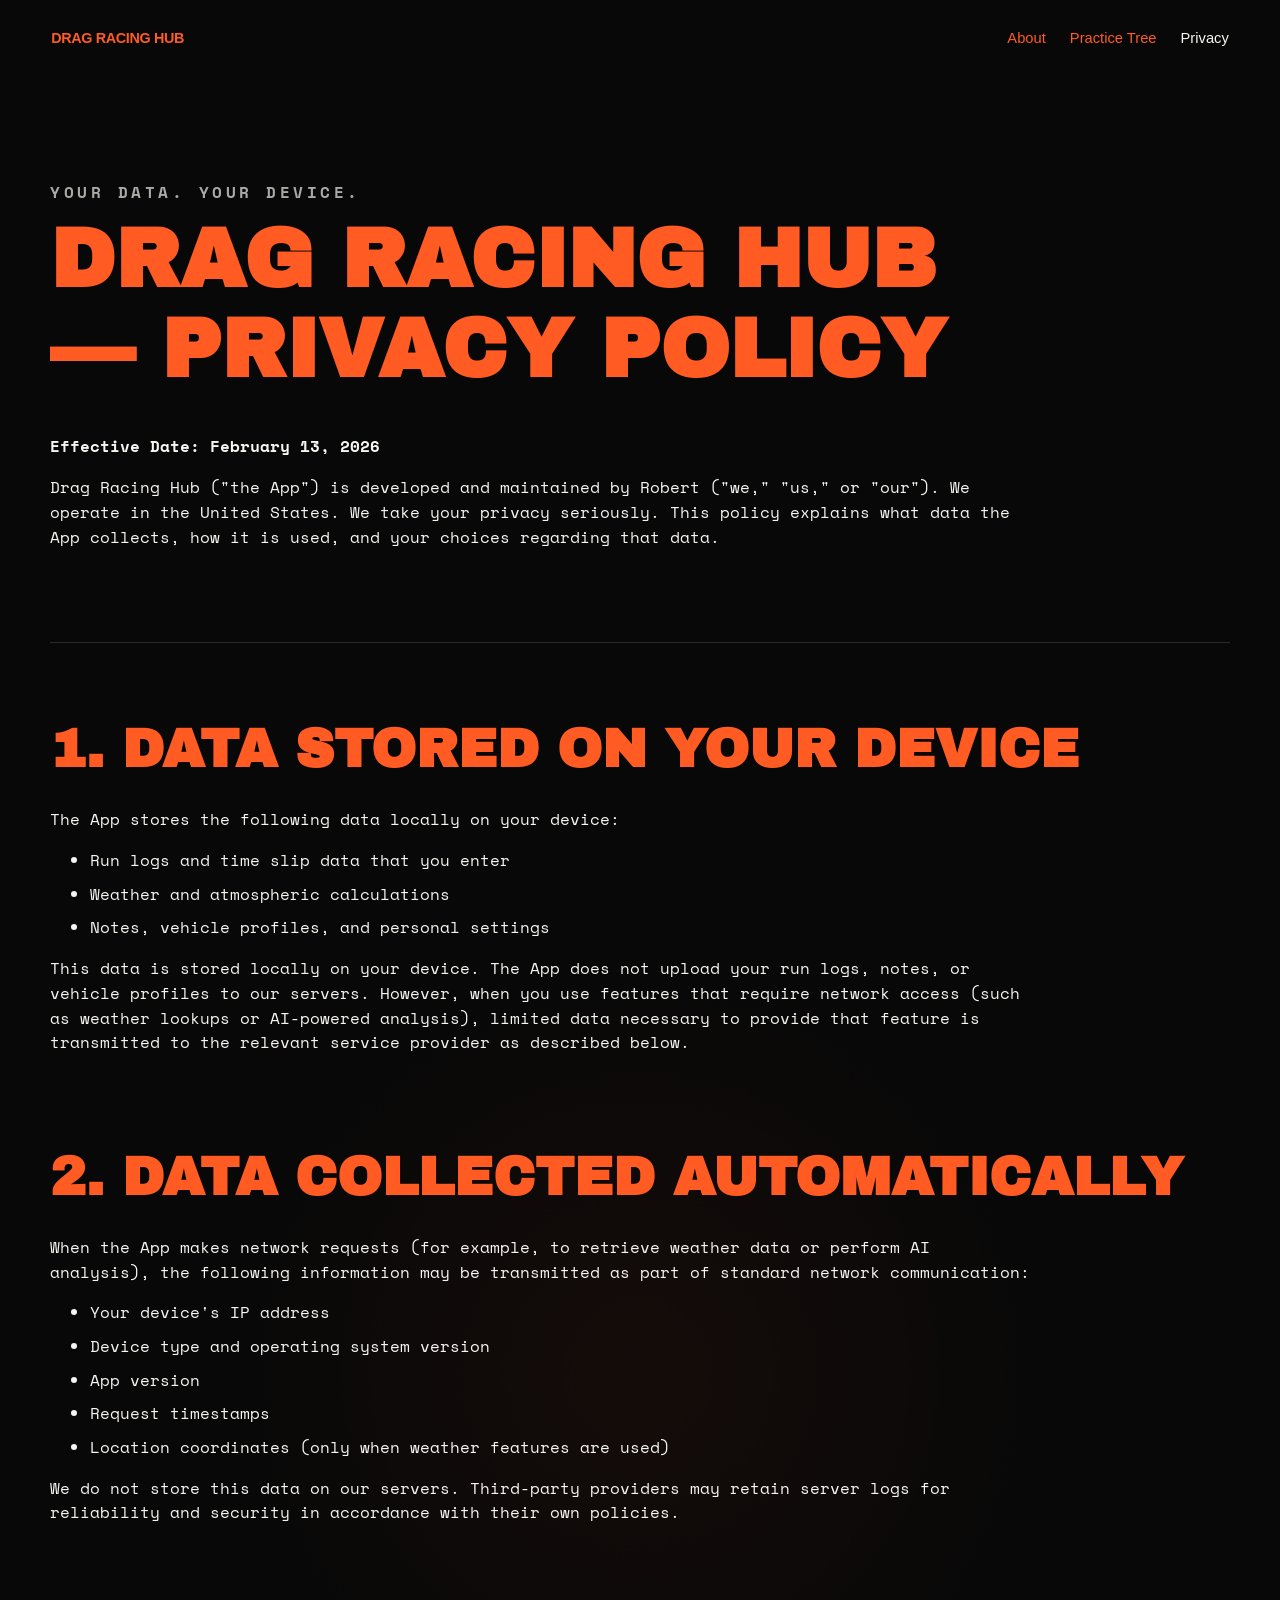
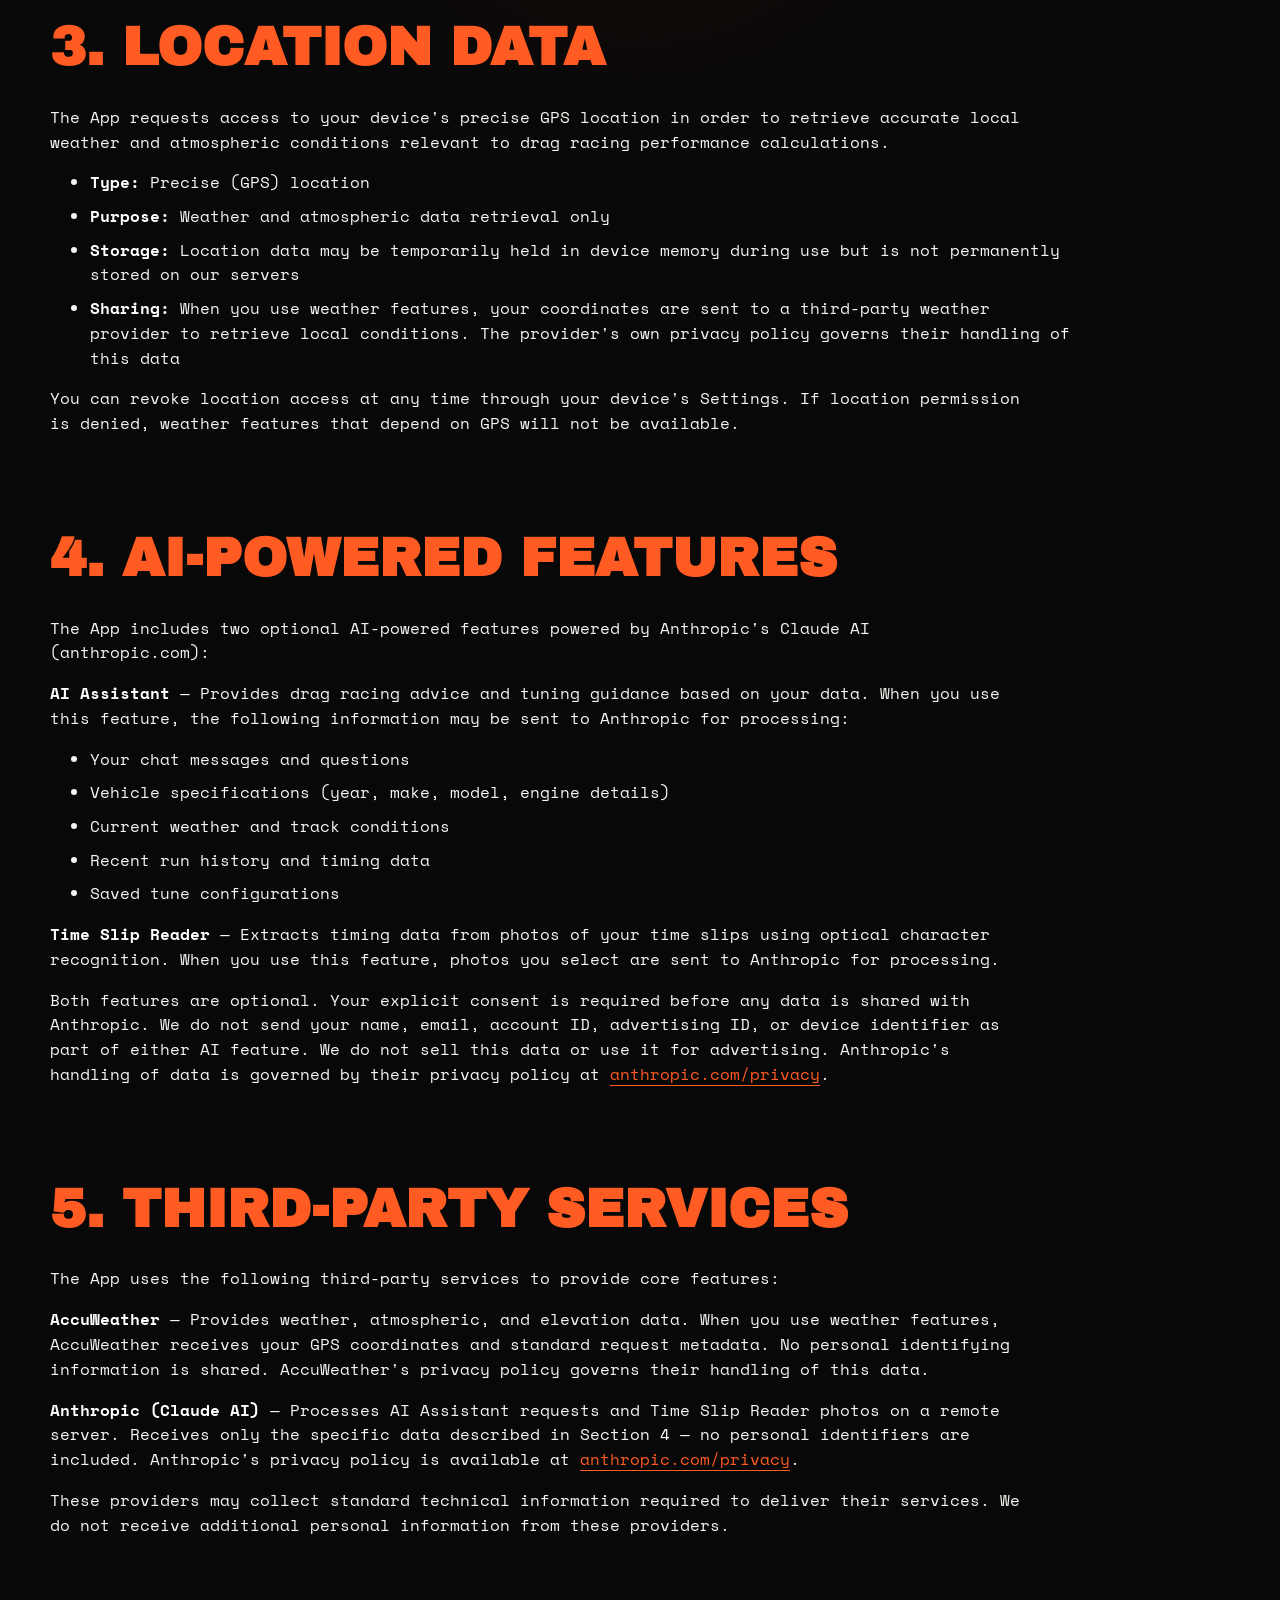
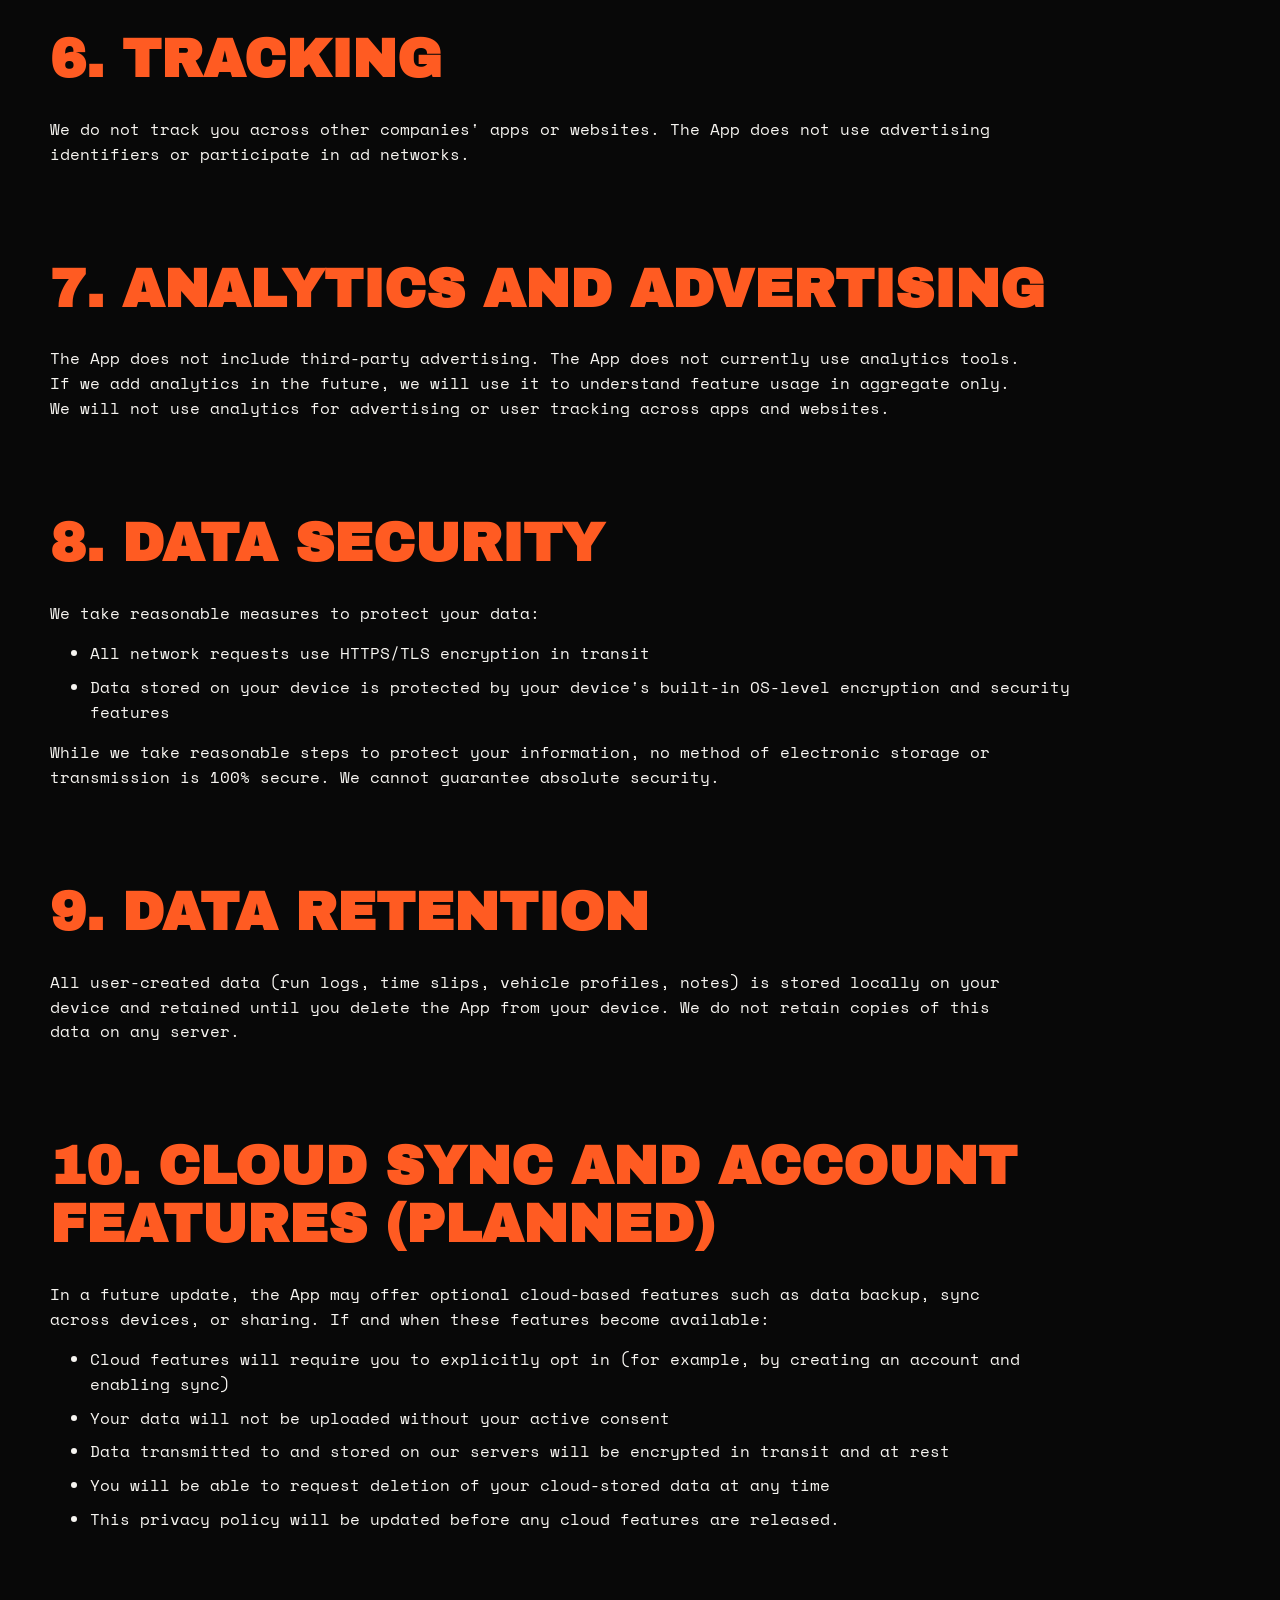
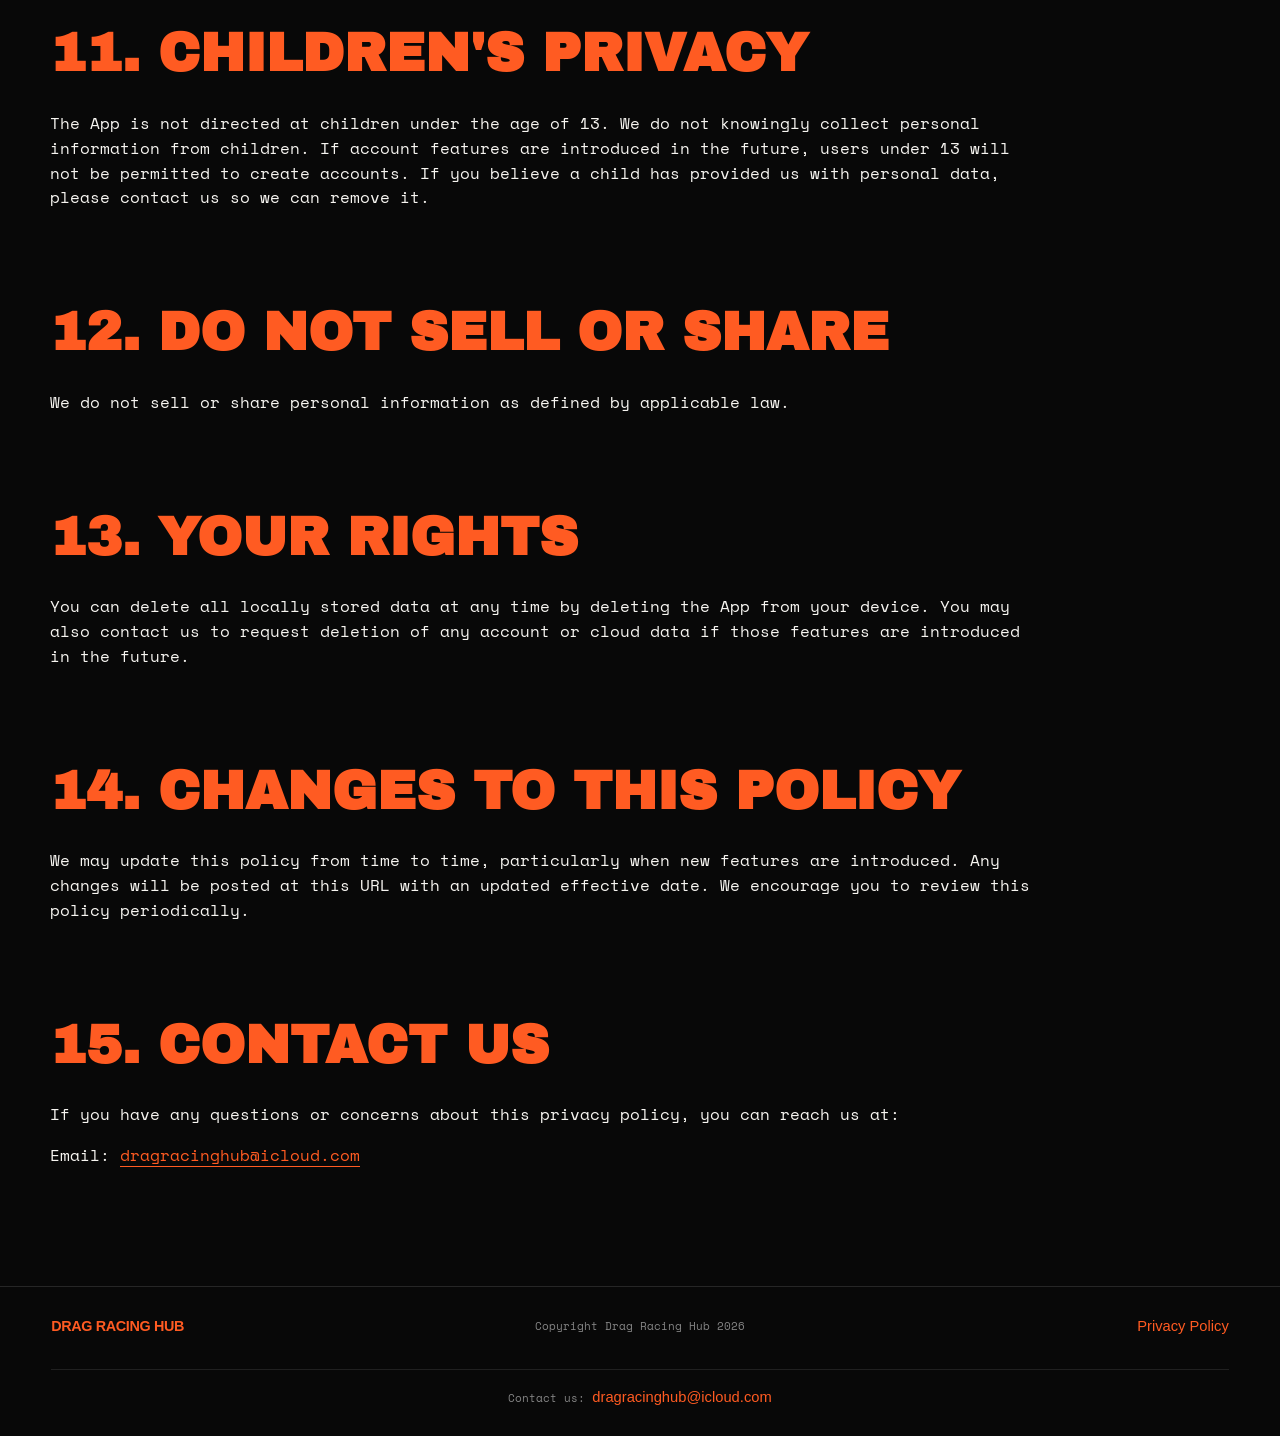
==== privacy.html @ b0435138 "Add interactive practice tree and footer contact Co-authored-by: Jr Period <robkatzenberger@users.no" ====
<!doctype html>
<html lang="en">
  <head>
    <meta charset="utf-8">
    <meta name="viewport" content="width=device-width, initial-scale=1">
    <meta name="description" content="Privacy Policy for the Drag Racing Hub app.">
    <title>Privacy Policy — Drag Racing Hub</title>
    <link rel="stylesheet" href="styles.css">
  </head>
  <body>
    <a class="skip-link" href="#main">Skip to content</a>

    <header class="site-header privacy-nav">
      <a class="wordmark" href="index.html" aria-label="Drag Racing Hub home">Drag Racing Hub</a>
      <nav aria-label="Primary navigation">
        <a href="index.html#about">About</a>
        <a href="tree.html">Practice Tree</a>
        <a href="privacy.html" aria-current="page">Privacy</a>
      </nav>
    </header>

    <main class="policy" id="main">
      <header class="policy-header">
        <p class="eyebrow">Your data. Your device.</p>
        <h1>Drag Racing Hub — Privacy Policy</h1>
        <p class="effective-date">Effective Date: February 13, 2026</p>
        <p>Drag Racing Hub ("the App") is developed and maintained by Robert ("we," "us," or "our"). We operate in the United States. We take your privacy seriously. This policy explains what data the App collects, how it is used, and your choices regarding that data.</p>
      </header>

      <section>
        <h2>1. Data stored on your device</h2>
        <p>The App stores the following data locally on your device:</p>
        <ul>
          <li>Run logs and time slip data that you enter</li>
          <li>Weather and atmospheric calculations</li>
          <li>Notes, vehicle profiles, and personal settings</li>
        </ul>
        <p>This data is stored locally on your device. The App does not upload your run logs, notes, or vehicle profiles to our servers. However, when you use features that require network access (such as weather lookups or AI-powered analysis), limited data necessary to provide that feature is transmitted to the relevant service provider as described below.</p>
      </section>

      <section>
        <h2>2. Data collected automatically</h2>
        <p>When the App makes network requests (for example, to retrieve weather data or perform AI analysis), the following information may be transmitted as part of standard network communication:</p>
        <ul>
          <li>Your device's IP address</li>
          <li>Device type and operating system version</li>
          <li>App version</li>
          <li>Request timestamps</li>
          <li>Location coordinates (only when weather features are used)</li>
        </ul>
        <p>We do not store this data on our servers. Third-party providers may retain server logs for reliability and security in accordance with their own policies.</p>
      </section>

      <section>
        <h2>3. Location data</h2>
        <p>The App requests access to your device's precise GPS location in order to retrieve accurate local weather and atmospheric conditions relevant to drag racing performance calculations.</p>
        <ul>
          <li><strong>Type:</strong> Precise (GPS) location</li>
          <li><strong>Purpose:</strong> Weather and atmospheric data retrieval only</li>
          <li><strong>Storage:</strong> Location data may be temporarily held in device memory during use but is not permanently stored on our servers</li>
          <li><strong>Sharing:</strong> When you use weather features, your coordinates are sent to a third-party weather provider to retrieve local conditions. The provider's own privacy policy governs their handling of this data</li>
        </ul>
        <p>You can revoke location access at any time through your device's Settings. If location permission is denied, weather features that depend on GPS will not be available.</p>
      </section>

      <section>
        <h2>4. AI-powered features</h2>
        <p>The App includes two optional AI-powered features powered by Anthropic's Claude AI (anthropic.com):</p>
        <p><strong>AI Assistant</strong> — Provides drag racing advice and tuning guidance based on your data. When you use this feature, the following information may be sent to Anthropic for processing:</p>
        <ul>
          <li>Your chat messages and questions</li>
          <li>Vehicle specifications (year, make, model, engine details)</li>
          <li>Current weather and track conditions</li>
          <li>Recent run history and timing data</li>
          <li>Saved tune configurations</li>
        </ul>
        <p><strong>Time Slip Reader</strong> — Extracts timing data from photos of your time slips using optical character recognition. When you use this feature, photos you select are sent to Anthropic for processing.</p>
        <p>Both features are optional. Your explicit consent is required before any data is shared with Anthropic. We do not send your name, email, account ID, advertising ID, or device identifier as part of either AI feature. We do not sell this data or use it for advertising. Anthropic's handling of data is governed by their privacy policy at <a href="https://www.anthropic.com/privacy" rel="noreferrer">anthropic.com/privacy</a>.</p>
      </section>

      <section>
        <h2>5. Third-party services</h2>
        <p>The App uses the following third-party services to provide core features:</p>
        <p><strong>AccuWeather</strong> — Provides weather, atmospheric, and elevation data. When you use weather features, AccuWeather receives your GPS coordinates and standard request metadata. No personal identifying information is shared. AccuWeather's privacy policy governs their handling of this data.</p>
        <p><strong>Anthropic (Claude AI)</strong> — Processes AI Assistant requests and Time Slip Reader photos on a remote server. Receives only the specific data described in Section 4 — no personal identifiers are included. Anthropic's privacy policy is available at <a href="https://www.anthropic.com/privacy" rel="noreferrer">anthropic.com/privacy</a>.</p>
        <p>These providers may collect standard technical information required to deliver their services. We do not receive additional personal information from these providers.</p>
      </section>

      <section>
        <h2>6. Tracking</h2>
        <p>We do not track you across other companies' apps or websites. The App does not use advertising identifiers or participate in ad networks.</p>
      </section>

      <section>
        <h2>7. Analytics and advertising</h2>
        <p>The App does not include third-party advertising. The App does not currently use analytics tools. If we add analytics in the future, we will use it to understand feature usage in aggregate only. We will not use analytics for advertising or user tracking across apps and websites.</p>
      </section>

      <section>
        <h2>8. Data security</h2>
        <p>We take reasonable measures to protect your data:</p>
        <ul>
          <li>All network requests use HTTPS/TLS encryption in transit</li>
          <li>Data stored on your device is protected by your device's built-in OS-level encryption and security features</li>
        </ul>
        <p>While we take reasonable steps to protect your information, no method of electronic storage or transmission is 100% secure. We cannot guarantee absolute security.</p>
      </section>

      <section>
        <h2>9. Data retention</h2>
        <p>All user-created data (run logs, time slips, vehicle profiles, notes) is stored locally on your device and retained until you delete the App from your device. We do not retain copies of this data on any server.</p>
      </section>

      <section>
        <h2>10. Cloud sync and account features (planned)</h2>
        <p>In a future update, the App may offer optional cloud-based features such as data backup, sync across devices, or sharing. If and when these features become available:</p>
        <ul>
          <li>Cloud features will require you to explicitly opt in (for example, by creating an account and enabling sync)</li>
          <li>Your data will not be uploaded without your active consent</li>
          <li>Data transmitted to and stored on our servers will be encrypted in transit and at rest</li>
          <li>You will be able to request deletion of your cloud-stored data at any time</li>
          <li>This privacy policy will be updated before any cloud features are released.</li>
        </ul>
      </section>

      <section>
        <h2>11. Children's privacy</h2>
        <p>The App is not directed at children under the age of 13. We do not knowingly collect personal information from children. If account features are introduced in the future, users under 13 will not be permitted to create accounts. If you believe a child has provided us with personal data, please contact us so we can remove it.</p>
      </section>

      <section>
        <h2>12. Do not sell or share</h2>
        <p>We do not sell or share personal information as defined by applicable law.</p>
      </section>

      <section>
        <h2>13. Your rights</h2>
        <p>You can delete all locally stored data at any time by deleting the App from your device. You may also contact us to request deletion of any account or cloud data if those features are introduced in the future.</p>
      </section>

      <section>
        <h2>14. Changes to this policy</h2>
        <p>We may update this policy from time to time, particularly when new features are introduced. Any changes will be posted at this URL with an updated effective date. We encourage you to review this policy periodically.</p>
      </section>

      <section>
        <h2>15. Contact us</h2>
        <p>If you have any questions or concerns about this privacy policy, you can reach us at:</p>
        <p>Email: <a href="mailto:dragracinghub@icloud.com">dragracinghub@icloud.com</a></p>
      </section>
    </main>

    <footer class="site-footer">
      <a class="wordmark" href="index.html">Drag Racing Hub</a>
      <p>Copyright Drag Racing Hub 2026</p>
      <a href="privacy.html" aria-current="page">Privacy Policy</a>
      <p class="footer-contact">Contact us: <a href="mailto:dragracinghub@icloud.com">dragracinghub@icloud.com</a></p>
    </footer>
  </body>
</html>
---- styles.css ----
@import url("https://fonts.googleapis.com/css2?family=Archivo+Black&family=Space+Mono:wght@400;700&display=swap");

:root {
  --black: #080808;
  --panel: #17181b;
  --panel-light: #25262b;
  --orange: #ff5b22;
  --orange-warm: #ff741c;
  --white: #f7f5f1;
  --muted: #aaa9a5;
  --green: #25d269;
  --amber: #ffbd00;
  --blue: #2e6dea;
  --max-width: 1180px;
}

* {
  box-sizing: border-box;
}

html {
  background: var(--black);
  scroll-behavior: smooth;
}

body {
  margin: 0;
  background:
    radial-gradient(circle at 50% 22%, rgba(255, 91, 34, 0.05), transparent 26rem),
    var(--black);
  color: var(--white);
  font-family: "Space Mono", "Courier New", monospace;
  line-height: 1.55;
}

a {
  color: inherit;
  text-underline-offset: 0.3em;
}

.skip-link {
  position: fixed;
  z-index: 20;
  top: 0.5rem;
  left: 0.5rem;
  padding: 0.7rem 1rem;
  background: var(--white);
  color: var(--black);
  transform: translateY(-150%);
}

.skip-link:focus {
  transform: none;
}

.sr-only {
  position: absolute;
  width: 1px;
  height: 1px;
  padding: 0;
  overflow: hidden;
  clip: rect(0, 0, 0, 0);
  white-space: nowrap;
  border: 0;
}

.site-header,
.site-footer {
  width: 100%;
  display: flex;
  align-items: center;
  justify-content: space-between;
  gap: 2rem;
  padding: 1.7rem clamp(1.4rem, 4vw, 4rem);
}

.site-header {
  position: absolute;
  z-index: 10;
  top: 0;
  left: 0;
}

.site-header nav {
  display: flex;
  flex-wrap: wrap;
  justify-content: flex-end;
  gap: 0.65rem 1.5rem;
}

.wordmark {
  color: var(--orange);
  font-family: Arial, Helvetica, sans-serif;
  font-size: 0.9rem;
  font-weight: 800;
  letter-spacing: -0.025em;
  text-decoration: none;
  text-transform: uppercase;
}

.site-header nav a,
.site-footer > a:not(.wordmark),
.footer-contact a {
  color: var(--orange);
  font-family: Arial, Helvetica, sans-serif;
  font-size: 0.92rem;
  text-decoration: none;
}

.site-header nav a[aria-current="page"] {
  color: var(--white);
}

.site-header nav a:hover,
.site-header nav a:focus-visible,
.site-footer a:hover,
.site-footer a:focus-visible {
  color: var(--white);
}

.hero {
  min-height: 100svh;
  display: grid;
  place-content: center;
  justify-items: center;
  padding: 7rem 1.25rem 5rem;
  overflow: hidden;
  text-align: center;
}

.hero-logo {
  width: min(88vw, 820px);
  height: auto;
  display: block;
  filter: drop-shadow(0 0 1.8rem rgba(255, 91, 34, 0.35));
}

.down-link {
  width: 2.6rem;
  height: 2.6rem;
  display: grid;
  place-items: center;
  margin-top: 2rem;
  border: 1px solid #424242;
  border-radius: 50%;
}

.down-link span {
  width: 0.65rem;
  height: 0.65rem;
  border-right: 2px solid var(--orange);
  border-bottom: 2px solid var(--orange);
  transform: translateY(-2px) rotate(45deg);
}

.social-section {
  padding: clamp(5rem, 9vw, 8rem) clamp(1.25rem, 4vw, 4rem);
  background: #0c0c0d;
  text-align: center;
}

.eyebrow {
  margin: 0 0 0.65rem;
  color: var(--muted);
  font-size: 0.7rem;
  font-weight: 700;
  letter-spacing: 0.22em;
  text-transform: uppercase;
}

.social-section h2,
.about-copy h2,
.policy h1,
.policy h2 {
  margin: 0;
  color: var(--orange);
  font-family: "Archivo Black", Arial, sans-serif;
  line-height: 1.08;
  text-transform: uppercase;
}

.social-section h2 {
  font-size: clamp(2.5rem, 6vw, 5.2rem);
}

.social-grid {
  width: min(100%, 880px);
  display: grid;
  grid-template-columns: repeat(2, minmax(0, 1fr));
  gap: clamp(2rem, 7vw, 7rem);
  margin: clamp(3.5rem, 7vw, 6.5rem) auto 0;
}

.social-card {
  min-width: 0;
}

.phone {
  width: min(100%, 340px);
  aspect-ratio: 506 / 1024;
  margin: 0 auto;
  padding: 0;
  overflow: hidden;
  border: 0.55rem solid #222328;
  border-radius: 1.6rem;
  background: #09090b;
  box-shadow: 0 1.8rem 4rem rgba(0, 0, 0, 0.45);
}

.phone img {
  width: 100%;
  height: 100%;
  display: block;
  object-fit: cover;
  object-position: top;
}

.social-button,
.outline-button {
  display: inline-flex;
  align-items: center;
  justify-content: center;
  margin-top: 2.4rem;
  border: 2px solid var(--orange);
  text-decoration: none;
}

.social-button {
  min-width: 10.5rem;
  gap: 0.65rem;
  padding: 0.75rem 1.5rem;
  border-radius: 999px;
  background: var(--orange);
  color: var(--white);
  font-size: 1rem;
}

.social-button span {
  padding: 0.15rem 0.35rem;
  border: 1px solid rgba(255, 255, 255, 0.65);
  border-radius: 0.2rem;
  font-size: 0.48rem;
  letter-spacing: 0.1em;
}

.social-button:hover,
.social-button:focus-visible {
  background: transparent;
}

.placeholder-note {
  margin: 2.25rem 0 0;
  color: #707070;
  font-size: 0.65rem;
}

.about-section {
  width: min(100%, 1320px);
  display: grid;
  grid-template-columns: minmax(300px, 0.9fr) minmax(350px, 1.1fr);
  align-items: stretch;
  margin: 0 auto;
  padding: clamp(5rem, 9vw, 9rem) clamp(1.25rem, 5vw, 5rem);
}

.tree-wrap {
  display: flex;
  flex-direction: column;
  align-items: center;
  justify-content: center;
  padding: 3rem 2rem;
  border: 1px solid #28292d;
  background: var(--panel);
}

.tree-label {
  margin-bottom: 1rem;
  color: #797a7e;
  font-size: 0.65rem;
  letter-spacing: 0.18em;
  text-transform: uppercase;
}

.tree {
  display: flex;
  flex-direction: column;
  gap: 0.7rem;
}

.bulb {
  width: clamp(3rem, 6vw, 4.25rem);
  aspect-ratio: 1;
  display: block;
  border-radius: 50%;
  box-shadow: inset 0 -0.35rem 0.6rem rgba(0, 0, 0, 0.22);
}

.bulb.amber {
  background: var(--amber);
}

.bulb.green {
  background: var(--green);
  box-shadow: 0 0 2rem rgba(37, 210, 105, 0.28), inset 0 -0.35rem 0.6rem rgba(0, 0, 0, 0.16);
}

.bulb.off {
  background: #292a2d;
}

.reaction-time {
  width: min(100%, 18rem);
  margin-top: 1.5rem;
  padding: 0.65rem 1rem;
  border-radius: 0.5rem;
  background: #113b27;
  color: #47e887;
  font-family: "Archivo Black", Arial, sans-serif;
  font-size: clamp(1.7rem, 4vw, 2.7rem);
  text-align: center;
}

.about-copy {
  display: flex;
  flex-direction: column;
  align-items: flex-start;
  justify-content: center;
  padding: clamp(2.5rem, 7vw, 6.5rem);
  background: #0d0d0e;
}

.about-copy h2 {
  max-width: 12ch;
  color: var(--white);
  font-size: clamp(2rem, 4vw, 4rem);
  text-transform: none;
}

.about-copy > p:not(.eyebrow) {
  max-width: 55ch;
  margin: 2rem 0 0;
  font-size: clamp(0.82rem, 1.25vw, 1rem);
}

.outline-button {
  padding: 0.8rem 1.4rem;
  color: var(--orange);
  font-family: Arial, Helvetica, sans-serif;
  font-weight: 700;
  text-transform: uppercase;
}

.outline-button:hover,
.outline-button:focus-visible {
  background: var(--orange);
  color: var(--black);
}

.site-footer {
  min-height: 9rem;
  display: grid;
  grid-template-columns: 1fr auto 1fr;
  border-top: 1px solid #262626;
  color: #858585;
  font-size: 0.7rem;
}

.site-footer > a:not(.wordmark) {
  justify-self: end;
}

.site-footer p {
  margin: 0;
}

.footer-contact {
  grid-column: 1 / -1;
  width: 100%;
  padding-top: 1rem;
  border-top: 1px solid #202020;
  text-align: center;
}

.privacy-nav {
  position: relative;
}

.policy {
  width: min(100% - 2.5rem, 1180px);
  margin: 0 auto;
  padding: clamp(4rem, 8vw, 7rem) 0;
}

.policy-header {
  padding-bottom: clamp(3rem, 6vw, 5rem);
  border-bottom: 1px solid #2c2c2c;
}

.policy h1 {
  max-width: 18ch;
  font-size: clamp(2.5rem, 6.5vw, 5.6rem);
}

.policy .effective-date {
  margin-top: 2.5rem;
  color: var(--white);
  font-weight: 700;
}

.policy section {
  max-width: 74rem;
  padding: clamp(3rem, 6vw, 5.5rem) 0 0;
}

.policy h2 {
  margin-bottom: 1.8rem;
  font-size: clamp(1.8rem, 4.2vw, 3.65rem);
}

.policy p,
.policy li {
  max-width: 98ch;
  font-size: clamp(0.82rem, 1.4vw, 1rem);
}

.policy li + li {
  margin-top: 0.55rem;
}

.policy strong {
  color: white;
}

.policy a {
  color: var(--orange);
}

.practice-nav {
  position: relative;
}

.practice-page {
  width: min(100% - 2.5rem, var(--max-width));
  margin: 0 auto;
  padding: clamp(3rem, 7vw, 6rem) 0 clamp(5rem, 9vw, 8rem);
}

.practice-header {
  max-width: 58rem;
  margin-bottom: clamp(2.5rem, 6vw, 5rem);
}

.practice-header h1 {
  margin: 0;
  color: var(--orange);
  font-family: "Archivo Black", Arial, sans-serif;
  font-size: clamp(3rem, 8vw, 7rem);
  line-height: 0.95;
  text-transform: uppercase;
}

.practice-header > p:last-child {
  max-width: 62ch;
  margin: 1.6rem 0 0;
  color: var(--muted);
}

.practice-console {
  display: grid;
  grid-template-columns: minmax(17rem, 0.8fr) minmax(20rem, 1.2fr);
  border: 1px solid #292a2d;
  background: var(--panel);
  box-shadow: 0 2rem 6rem rgba(0, 0, 0, 0.35);
}

.practice-controls {
  display: flex;
  flex-direction: column;
  padding: clamp(2rem, 5vw, 4.5rem);
  background: #0d0d0e;
}

.practice-controls fieldset {
  display: grid;
  gap: 0.75rem;
  margin: 0;
  padding: 0;
  border: 0;
}

.practice-controls legend {
  margin-bottom: 0.8rem;
  color: var(--muted);
  font-size: 0.68rem;
  font-weight: 700;
  letter-spacing: 0.2em;
  text-transform: uppercase;
}

.practice-controls label {
  display: grid;
  grid-template-columns: auto 1fr;
  gap: 0 0.75rem;
  align-items: center;
  padding: 1rem;
  border: 1px solid #34353a;
  cursor: pointer;
}

.practice-controls label:has(input:checked) {
  border-color: var(--orange);
  background: rgba(255, 91, 34, 0.08);
}

.practice-controls input {
  grid-row: 1 / 3;
  width: 1.1rem;
  height: 1.1rem;
  accent-color: var(--orange);
}

.practice-controls label span {
  color: var(--white);
  font-family: Arial, Helvetica, sans-serif;
  font-weight: 800;
  text-transform: uppercase;
}

.practice-controls label small {
  color: var(--muted);
  font-size: 0.68rem;
}

.practice-instructions {
  margin: clamp(2.5rem, 5vw, 4rem) 0;
}

.practice-instructions h2 {
  margin: 0;
  font-family: "Archivo Black", Arial, sans-serif;
  font-size: clamp(1.6rem, 3vw, 2.5rem);
  line-height: 1.05;
  text-transform: uppercase;
}

.practice-instructions p {
  margin: 1rem 0 0;
  color: var(--muted);
  font-size: 0.8rem;
}

.practice-actions {
  display: grid;
  grid-template-columns: 1fr 1fr;
  gap: 0.75rem;
  margin-top: auto;
}

.tree-button,
.tree-reset {
  min-height: 3.4rem;
  border: 2px solid var(--orange);
  border-radius: 0;
  font-family: Arial, Helvetica, sans-serif;
  font-weight: 800;
  letter-spacing: 0.04em;
  text-transform: uppercase;
  cursor: pointer;
}

.tree-button-primary {
  background: var(--orange);
  color: var(--black);
}

.tree-button-launch {
  background: transparent;
  color: var(--orange);
}

.tree-reset {
  grid-column: 1 / -1;
  min-height: 2.5rem;
  border: 0;
  background: transparent;
  color: var(--muted);
  font-size: 0.7rem;
  text-decoration: underline;
  text-underline-offset: 0.3em;
}

.tree-button:hover:not(:disabled),
.tree-button:focus-visible,
.tree-reset:hover,
.tree-reset:focus-visible {
  background: var(--white);
  color: var(--black);
}

.tree-button:disabled {
  border-color: #424348;
  color: #66676c;
  cursor: not-allowed;
}

.practice-tree-panel {
  display: flex;
  flex-direction: column;
  align-items: center;
  justify-content: center;
  min-height: 46rem;
  padding: clamp(2rem, 5vw, 4rem);
  background:
    radial-gradient(circle at center, rgba(255, 91, 34, 0.06), transparent 18rem),
    var(--panel);
}

.practice-tree {
  position: relative;
  display: grid;
  gap: 0.55rem;
  padding: 1rem;
}

.practice-tree::after {
  position: absolute;
  z-index: 0;
  top: 0;
  bottom: -1.5rem;
  left: 50%;
  width: 0.45rem;
  background: #4b4c50;
  content: "";
  transform: translateX(-50%);
}

.tree-crossbar {
  position: relative;
  z-index: 1;
  display: flex;
  gap: 2.3rem;
  padding: 0.18rem 0.65rem;
  background: #3b3c40;
  box-shadow: 0 0.2rem 0 #202124;
}

.tree-lamp {
  width: clamp(2.8rem, 6vw, 4.2rem);
  aspect-ratio: 1;
  display: block;
  border: 0.28rem solid #111214;
  border-radius: 50%;
  background: #242529;
  box-shadow: inset 0 0.25rem 0.65rem rgba(0, 0, 0, 0.9);
}

.tree-lamp.small-lamp {
  width: clamp(1.7rem, 4vw, 2.45rem);
  margin-inline: 0.87rem;
}

.tree-lamp.staged {
  background: #f5f0df;
  box-shadow: 0 0 1.2rem rgba(247, 242, 221, 0.55);
}

.amber-lamp.is-on {
  background: var(--amber);
  box-shadow: 0 0 1.6rem rgba(255, 189, 0, 0.7);
}

.green-lamp.is-on {
  background: var(--green);
  box-shadow: 0 0 2rem rgba(37, 210, 105, 0.75);
}

.red-lamp.is-on {
  background: #f23a35;
  box-shadow: 0 0 2rem rgba(242, 58, 53, 0.75);
}

.tree-readout {
  width: min(100%, 22rem);
  margin-top: 3rem;
  padding: 0.75rem 1rem 1rem;
  border: 1px solid #245a3b;
  background: #0b2c1c;
  color: #4dea8a;
  text-align: center;
}

.tree-readout span {
  display: block;
  font-size: 0.58rem;
  font-weight: 700;
  letter-spacing: 0.18em;
  text-transform: uppercase;
}

.tree-readout output {
  display: block;
  font-family: "Archivo Black", Arial, sans-serif;
  font-size: clamp(2.3rem, 6vw, 4rem);
  line-height: 1.1;
}

.tree-readout output.red-light {
  color: #ff625d;
}

.tree-status {
  min-height: 2.5em;
  margin: 1rem 0 0;
  color: var(--muted);
  font-size: 0.72rem;
  text-align: center;
}

@media (max-width: 760px) {
  .site-header {
    padding-block: 1.25rem;
  }

  .hero {
    min-height: 90svh;
  }

  .hero-logo {
    width: min(95vw, 650px);
  }

  .social-grid,
  .about-section,
  .practice-console {
    grid-template-columns: 1fr;
  }

  .social-grid {
    max-width: 35rem;
    gap: 4rem;
  }

  .about-section {
    padding-inline: 1.25rem;
  }

  .tree-wrap {
    min-height: 36rem;
  }

  .about-copy {
    padding: 3.5rem 1.5rem;
  }

  .site-footer {
    grid-template-columns: 1fr;
    gap: 0.65rem;
    text-align: center;
  }

  .site-footer > a:not(.wordmark) {
    justify-self: center;
  }

  .footer-contact {
    grid-column: auto;
  }

  .practice-tree-panel {
    min-height: 42rem;
  }
}

@media (max-width: 420px) {
  .site-header {
    position: relative;
    flex-direction: column;
    align-items: flex-start;
    gap: 0.8rem;
  }

  .site-header nav {
    justify-content: flex-start;
  }

  .hero {
    margin-top: -7.5rem;
    padding-top: 12rem;
  }

  .phone {
    border-width: 0.35rem;
    border-radius: 0.85rem;
  }

  .policy {
    width: min(100% - 2rem, 1180px);
  }

  .policy ul {
    padding-left: 1.4rem;
  }
}

@media (prefers-reduced-motion: reduce) {
  html {
    scroll-behavior: auto;
  }
}
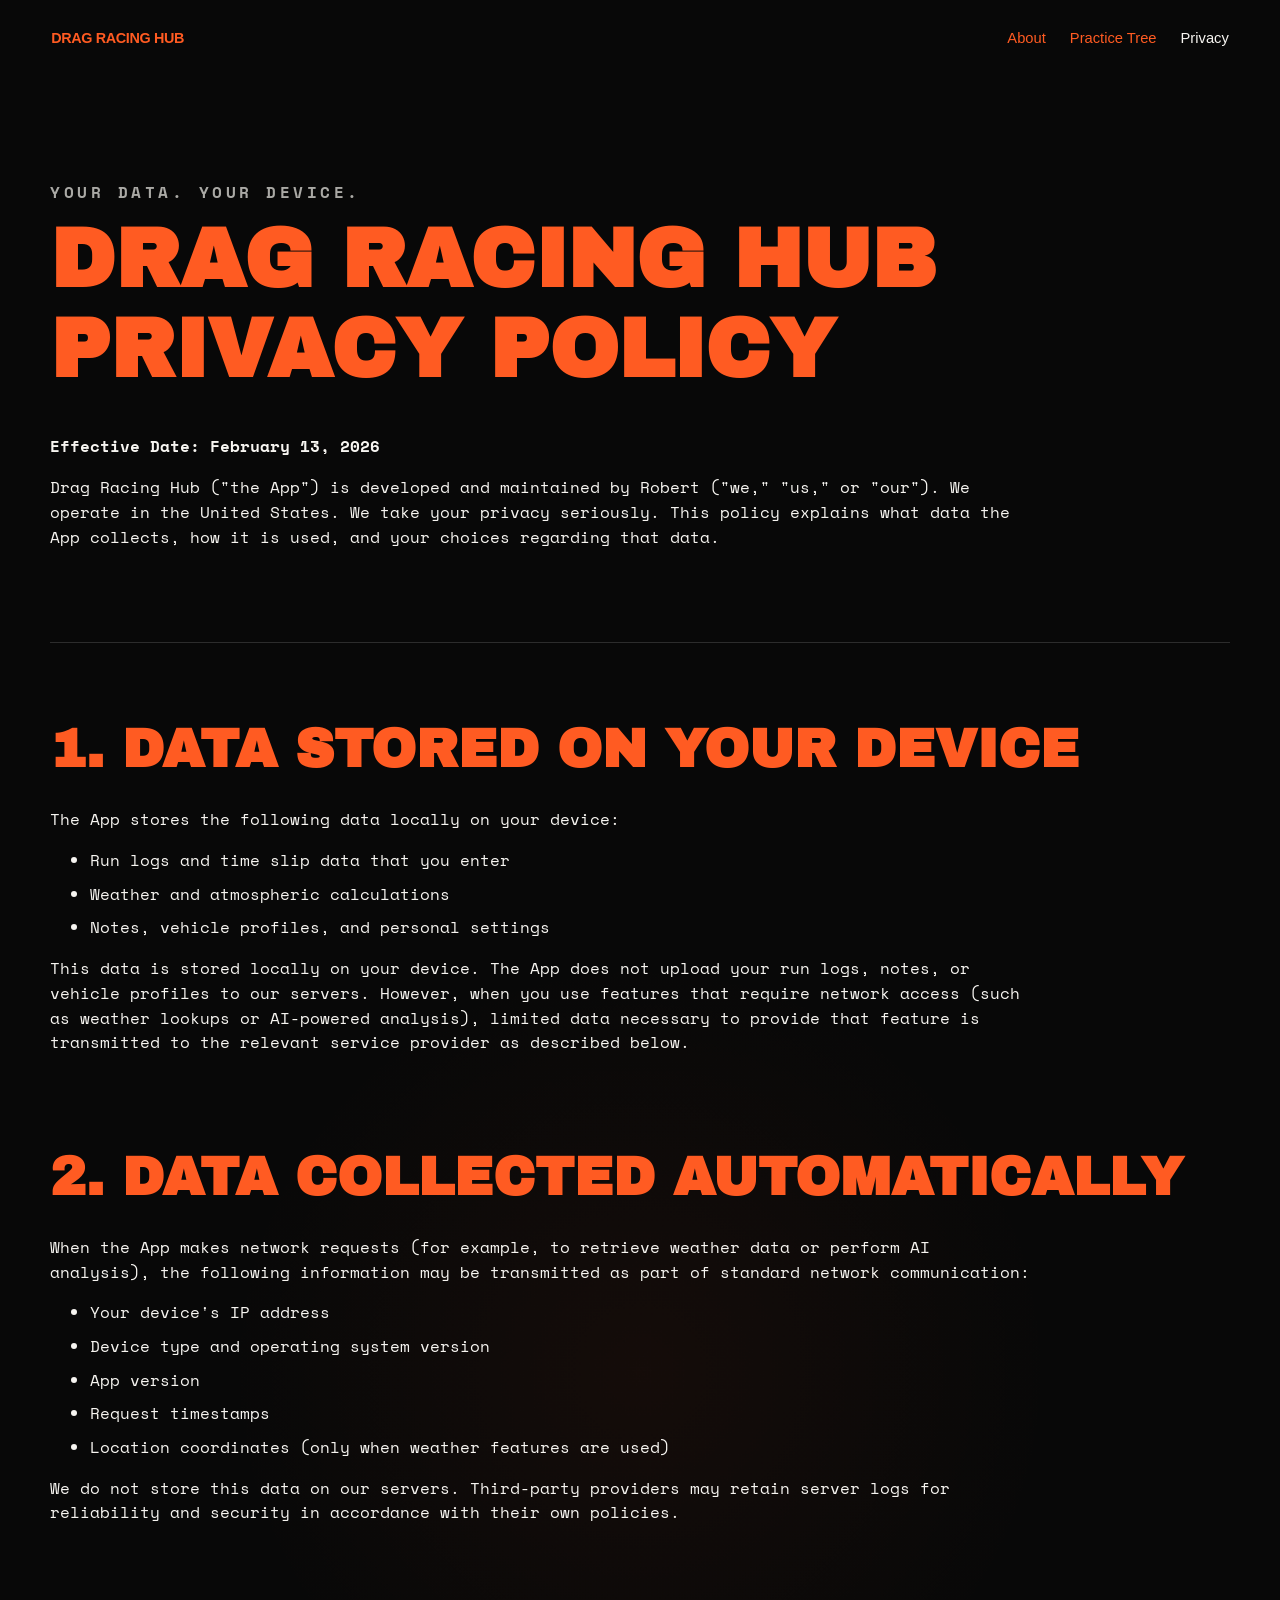
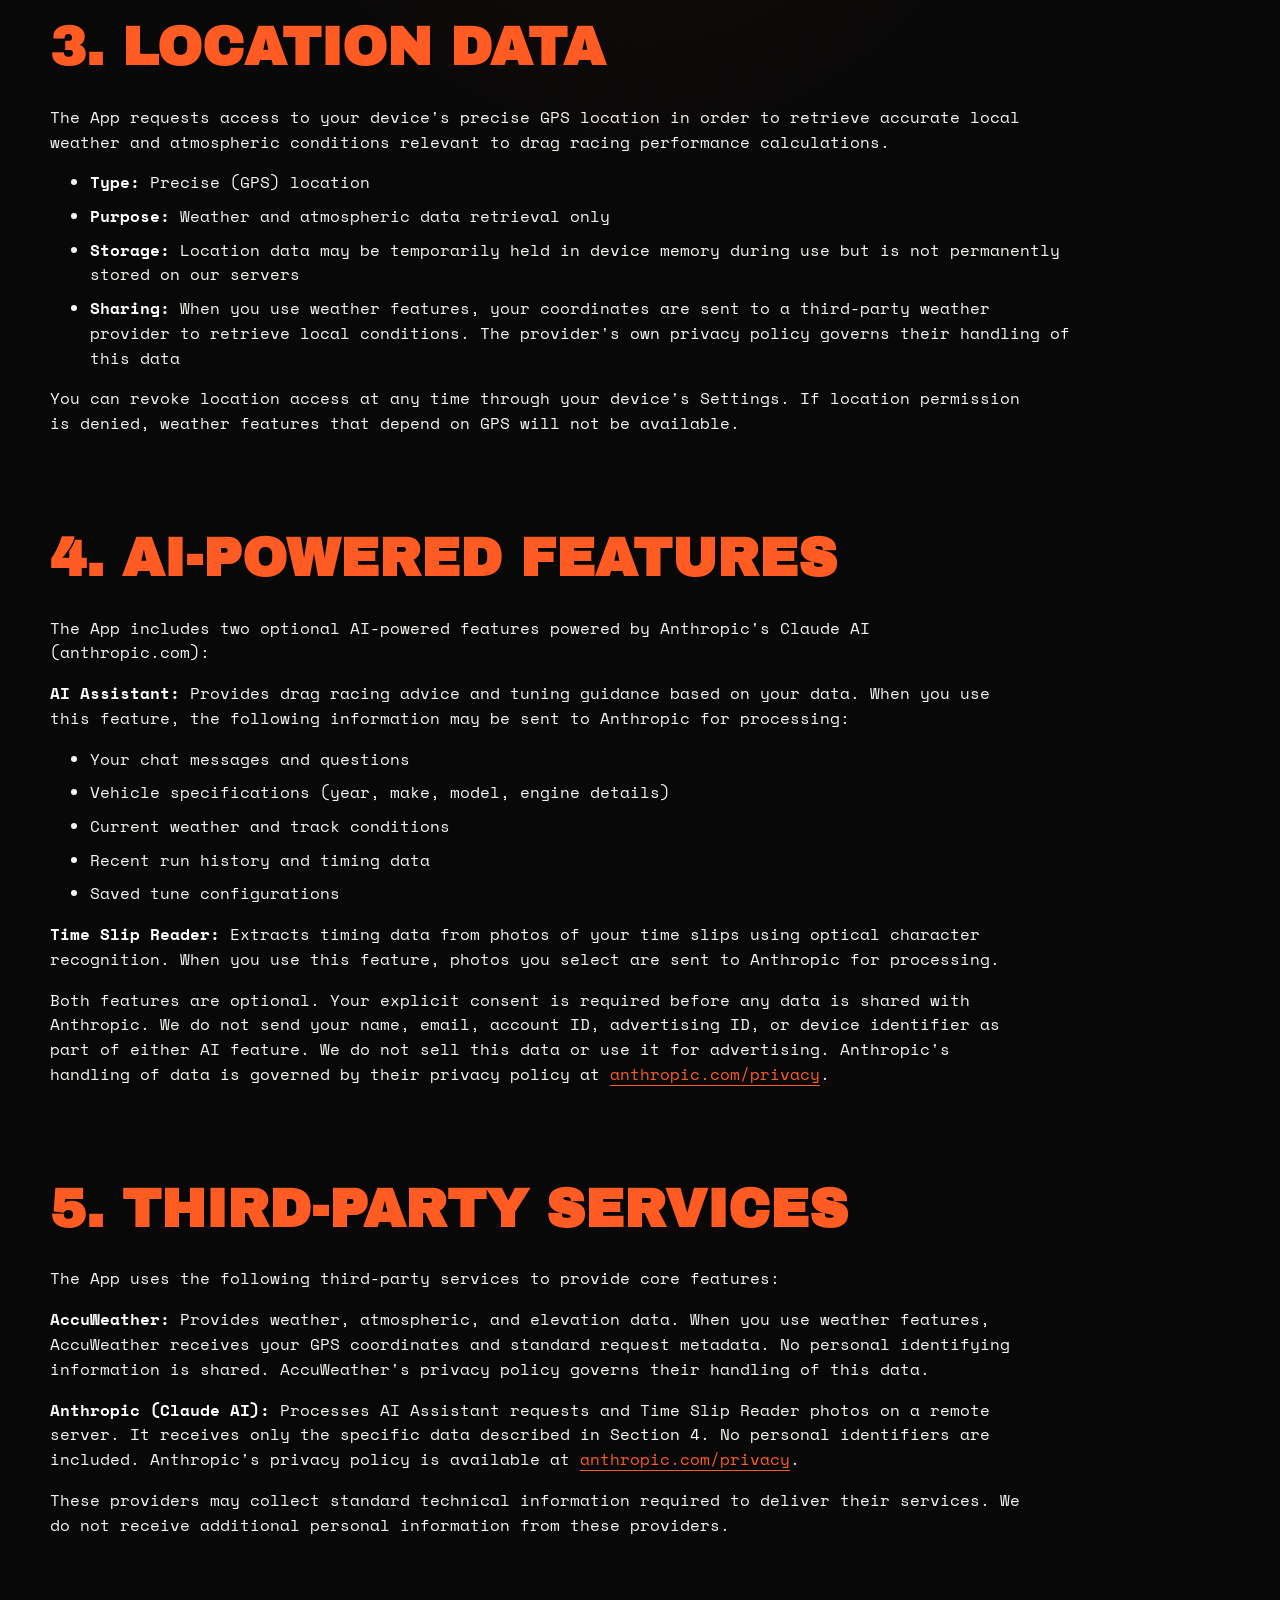
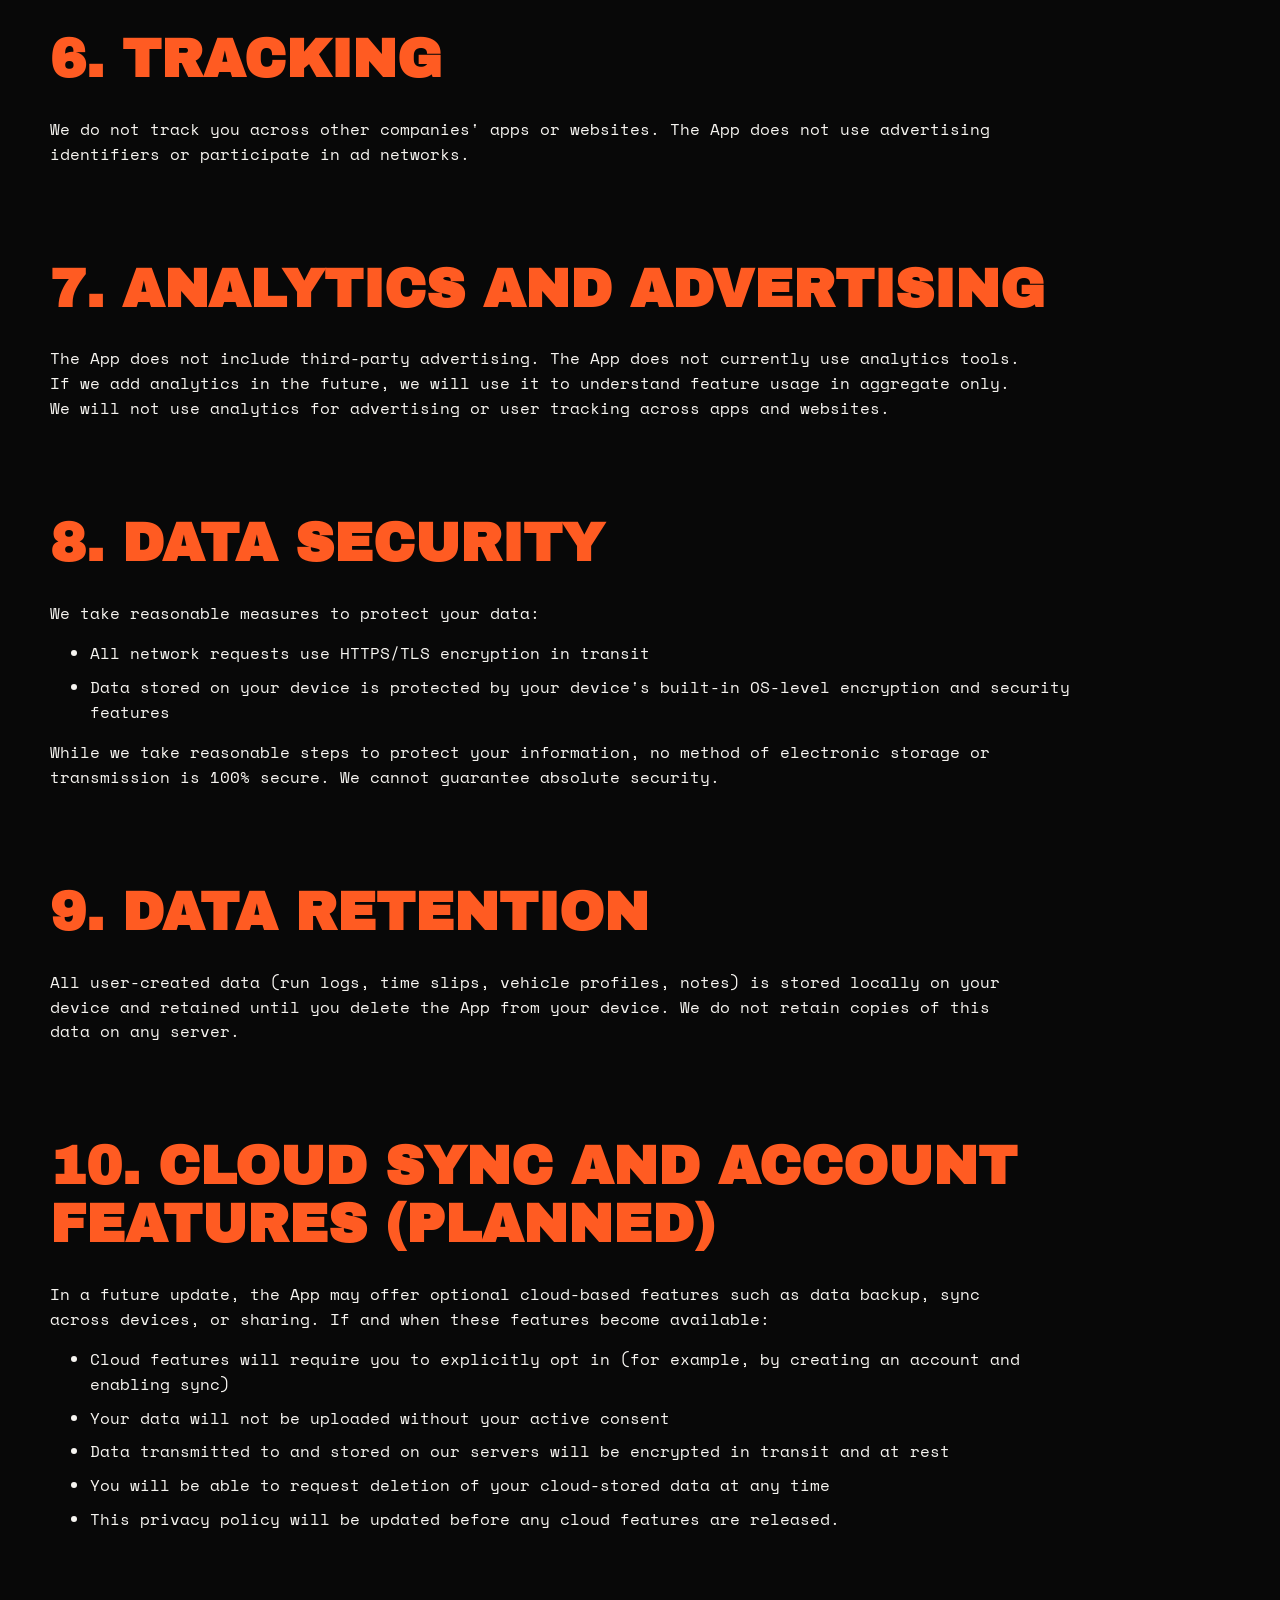
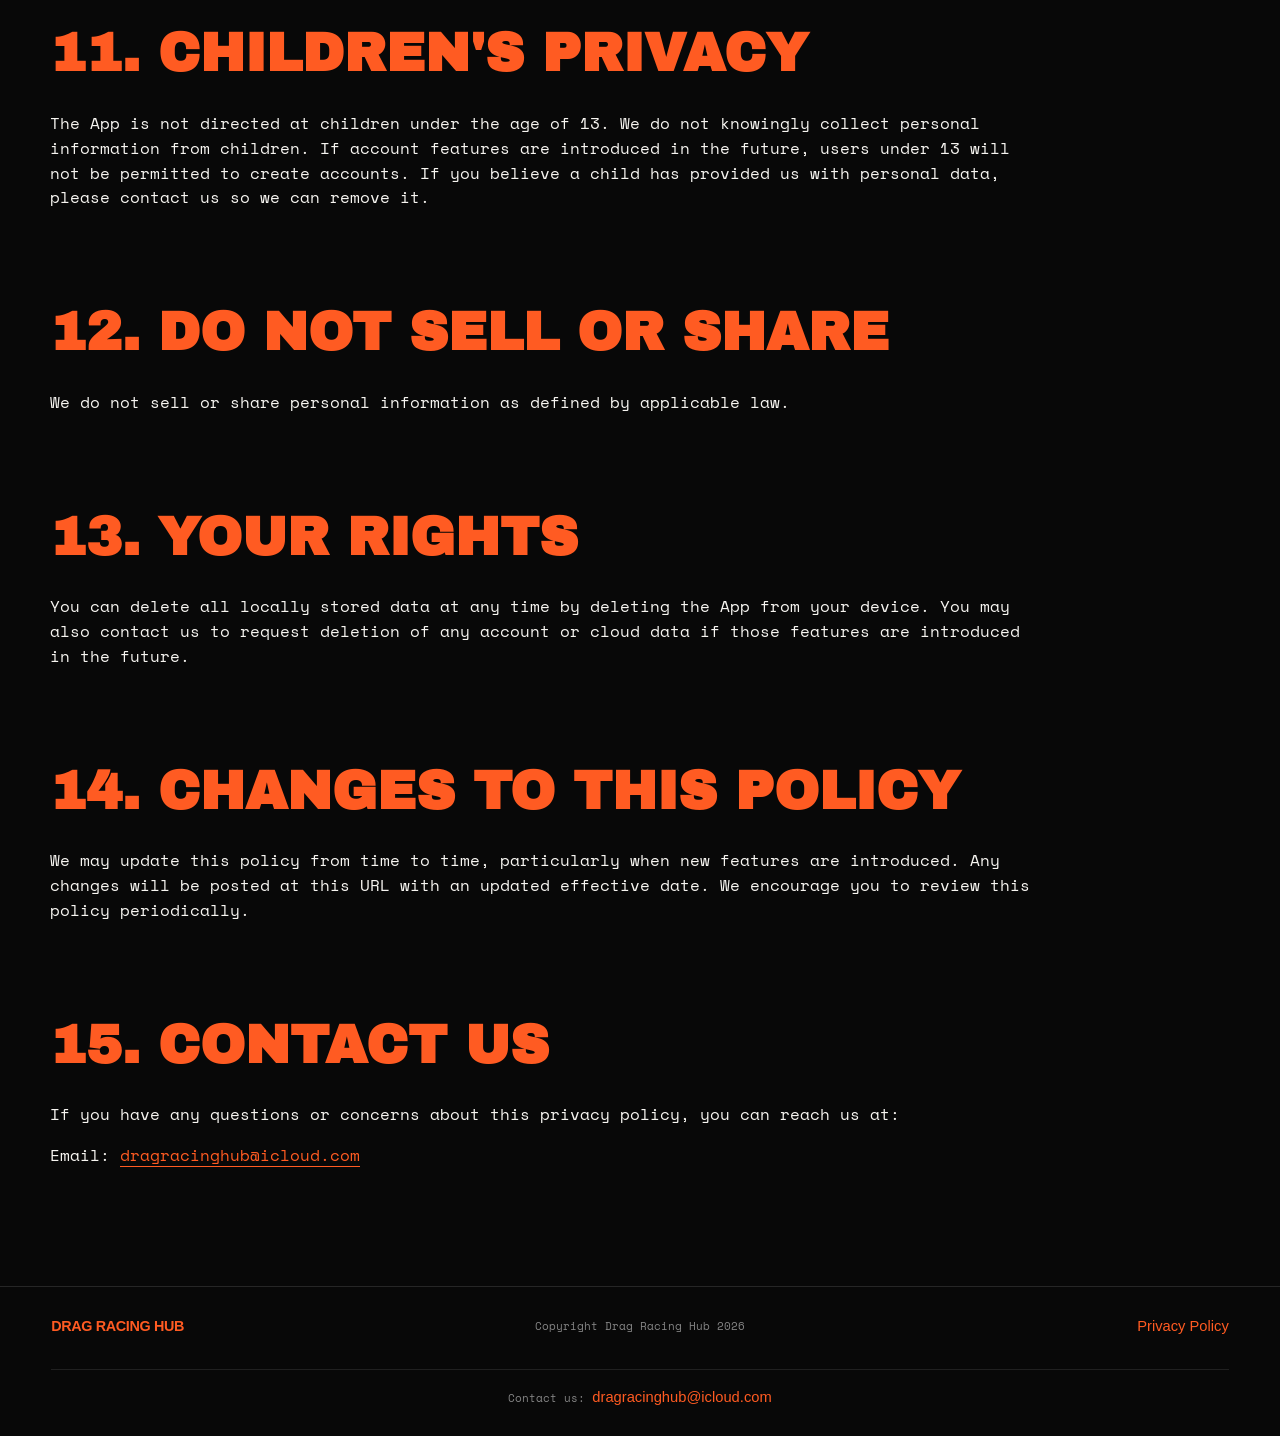
==== commit a6414663: "Remove em dashes from site copy Co-authored-by: Jr Period <robkatzenberger@users.noreply.github.com>" ====
--- a/privacy.html
+++ b/privacy.html
@@ -4,7 +4,7 @@
     <meta charset="utf-8">
     <meta name="viewport" content="width=device-width, initial-scale=1">
     <meta name="description" content="Privacy Policy for the Drag Racing Hub app.">
-    <title>Privacy Policy — Drag Racing Hub</title>
+    <title>Privacy Policy | Drag Racing Hub</title>
     <link rel="stylesheet" href="styles.css">
   </head>
   <body>
@@ -22,7 +22,7 @@
     <main class="policy" id="main">
       <header class="policy-header">
         <p class="eyebrow">Your data. Your device.</p>
-        <h1>Drag Racing Hub — Privacy Policy</h1>
+        <h1>Drag Racing Hub Privacy Policy</h1>
         <p class="effective-date">Effective Date: February 13, 2026</p>
         <p>Drag Racing Hub ("the App") is developed and maintained by Robert ("we," "us," or "our"). We operate in the United States. We take your privacy seriously. This policy explains what data the App collects, how it is used, and your choices regarding that data.</p>
       </header>
@@ -66,7 +66,7 @@
       <section>
         <h2>4. AI-powered features</h2>
         <p>The App includes two optional AI-powered features powered by Anthropic's Claude AI (anthropic.com):</p>
-        <p><strong>AI Assistant</strong> — Provides drag racing advice and tuning guidance based on your data. When you use this feature, the following information may be sent to Anthropic for processing:</p>
+        <p><strong>AI Assistant:</strong> Provides drag racing advice and tuning guidance based on your data. When you use this feature, the following information may be sent to Anthropic for processing:</p>
         <ul>
           <li>Your chat messages and questions</li>
           <li>Vehicle specifications (year, make, model, engine details)</li>
@@ -74,15 +74,15 @@
           <li>Recent run history and timing data</li>
           <li>Saved tune configurations</li>
         </ul>
-        <p><strong>Time Slip Reader</strong> — Extracts timing data from photos of your time slips using optical character recognition. When you use this feature, photos you select are sent to Anthropic for processing.</p>
+        <p><strong>Time Slip Reader:</strong> Extracts timing data from photos of your time slips using optical character recognition. When you use this feature, photos you select are sent to Anthropic for processing.</p>
         <p>Both features are optional. Your explicit consent is required before any data is shared with Anthropic. We do not send your name, email, account ID, advertising ID, or device identifier as part of either AI feature. We do not sell this data or use it for advertising. Anthropic's handling of data is governed by their privacy policy at <a href="https://www.anthropic.com/privacy" rel="noreferrer">anthropic.com/privacy</a>.</p>
       </section>
 
       <section>
         <h2>5. Third-party services</h2>
         <p>The App uses the following third-party services to provide core features:</p>
-        <p><strong>AccuWeather</strong> — Provides weather, atmospheric, and elevation data. When you use weather features, AccuWeather receives your GPS coordinates and standard request metadata. No personal identifying information is shared. AccuWeather's privacy policy governs their handling of this data.</p>
-        <p><strong>Anthropic (Claude AI)</strong> — Processes AI Assistant requests and Time Slip Reader photos on a remote server. Receives only the specific data described in Section 4 — no personal identifiers are included. Anthropic's privacy policy is available at <a href="https://www.anthropic.com/privacy" rel="noreferrer">anthropic.com/privacy</a>.</p>
+        <p><strong>AccuWeather:</strong> Provides weather, atmospheric, and elevation data. When you use weather features, AccuWeather receives your GPS coordinates and standard request metadata. No personal identifying information is shared. AccuWeather's privacy policy governs their handling of this data.</p>
+        <p><strong>Anthropic (Claude AI):</strong> Processes AI Assistant requests and Time Slip Reader photos on a remote server. It receives only the specific data described in Section 4. No personal identifiers are included. Anthropic's privacy policy is available at <a href="https://www.anthropic.com/privacy" rel="noreferrer">anthropic.com/privacy</a>.</p>
         <p>These providers may collect standard technical information required to deliver their services. We do not receive additional personal information from these providers.</p>
       </section>
 
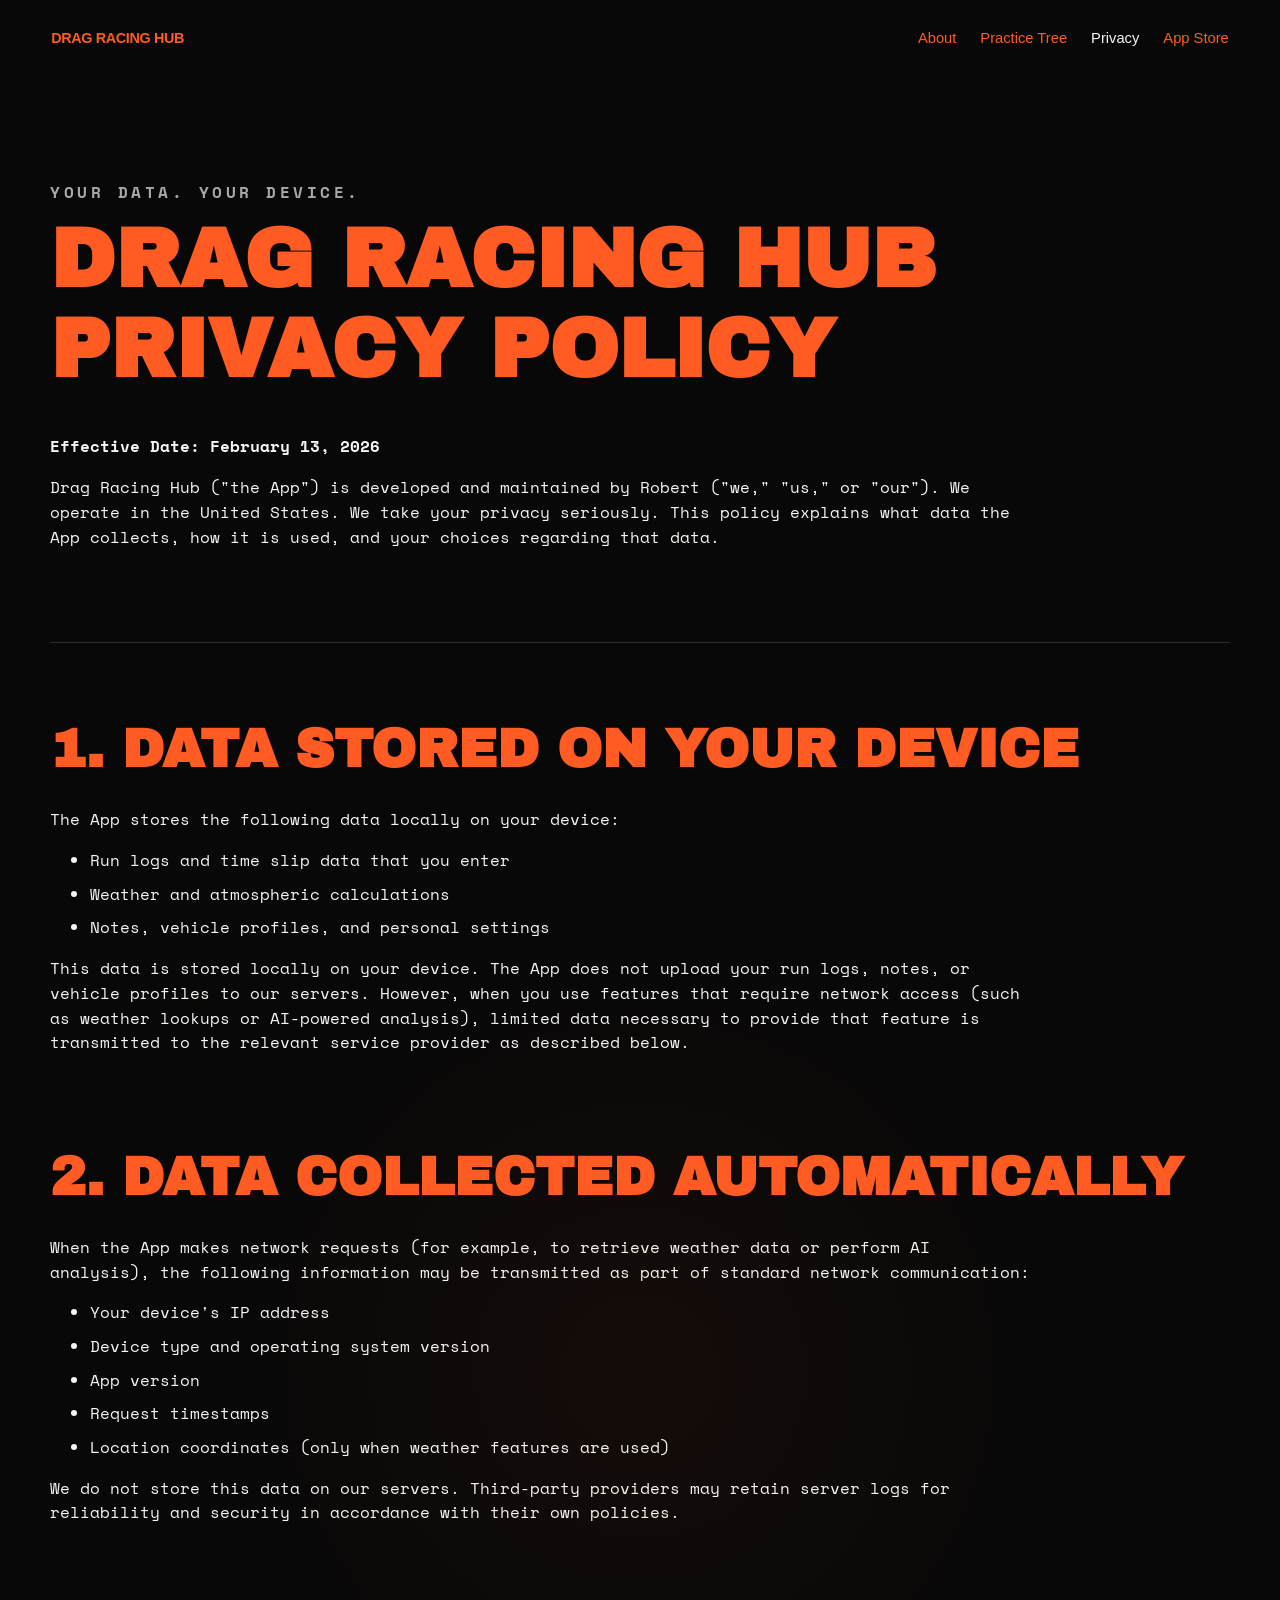
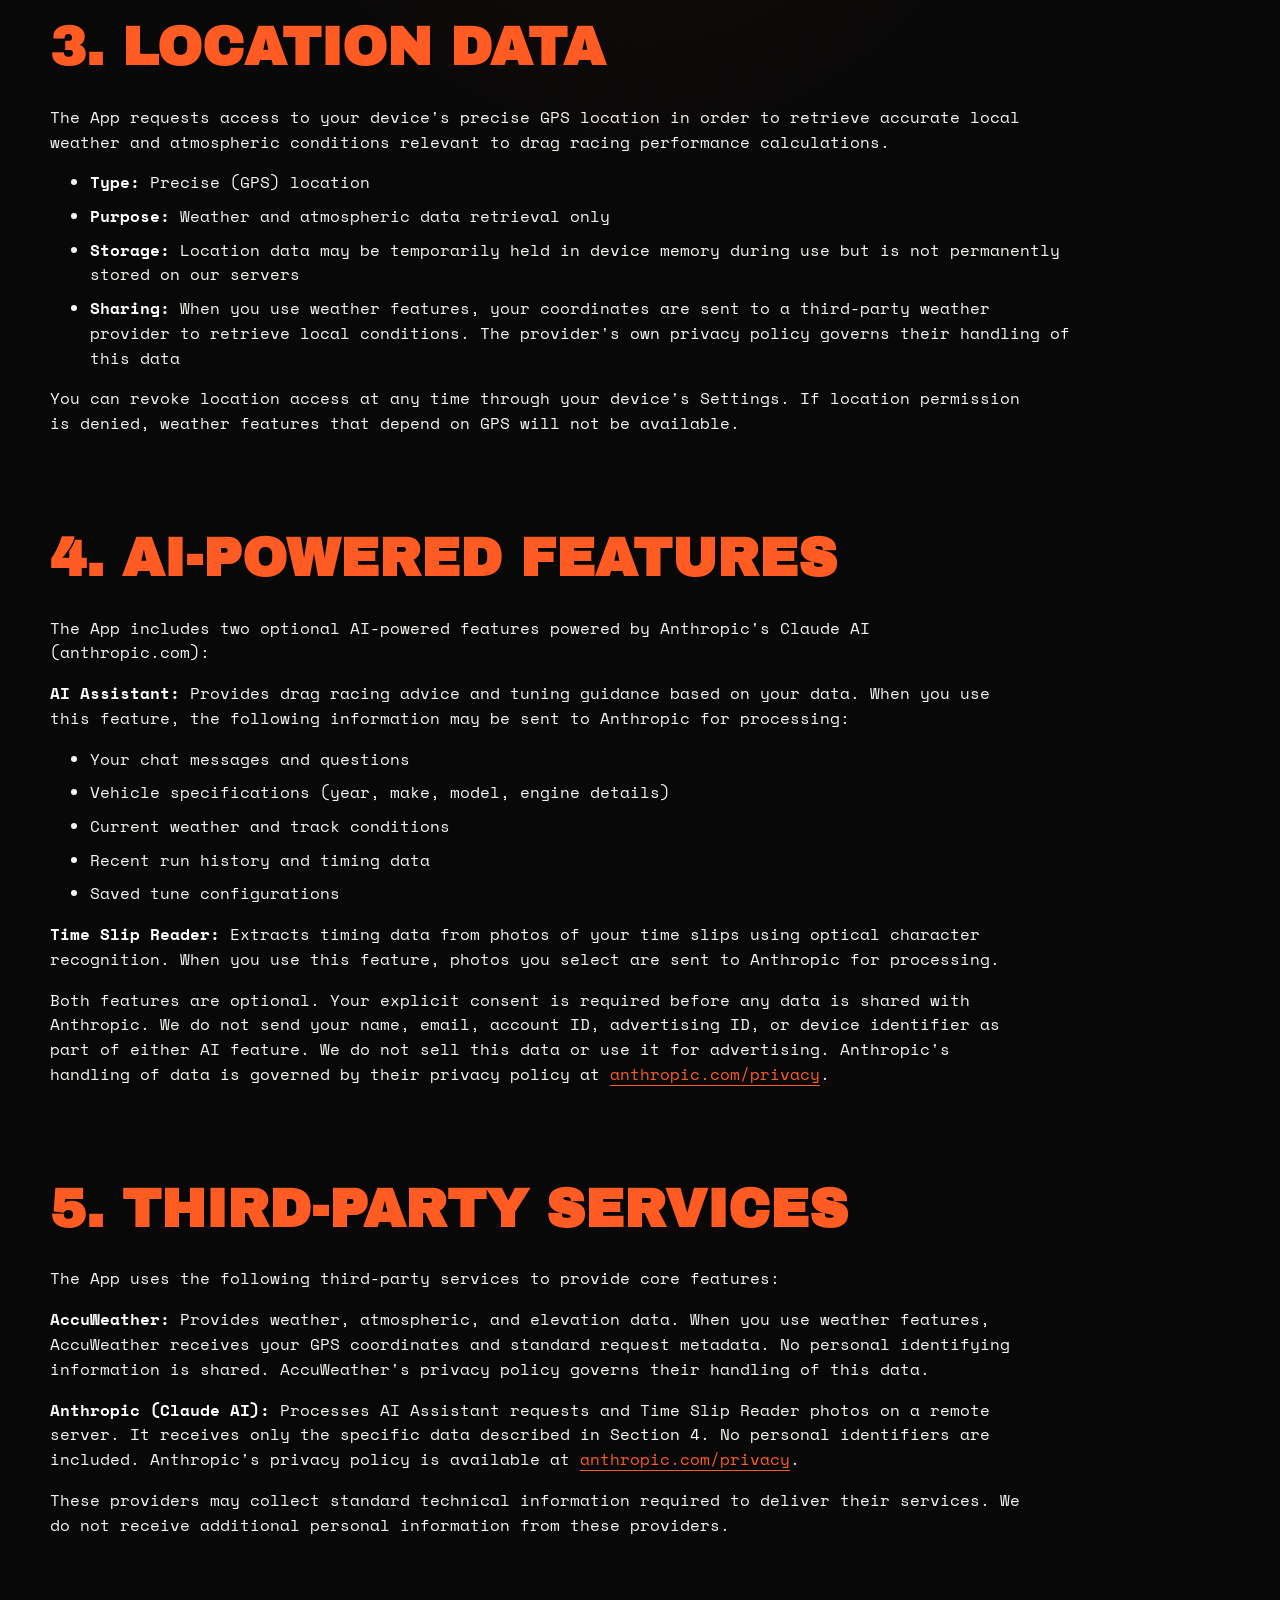
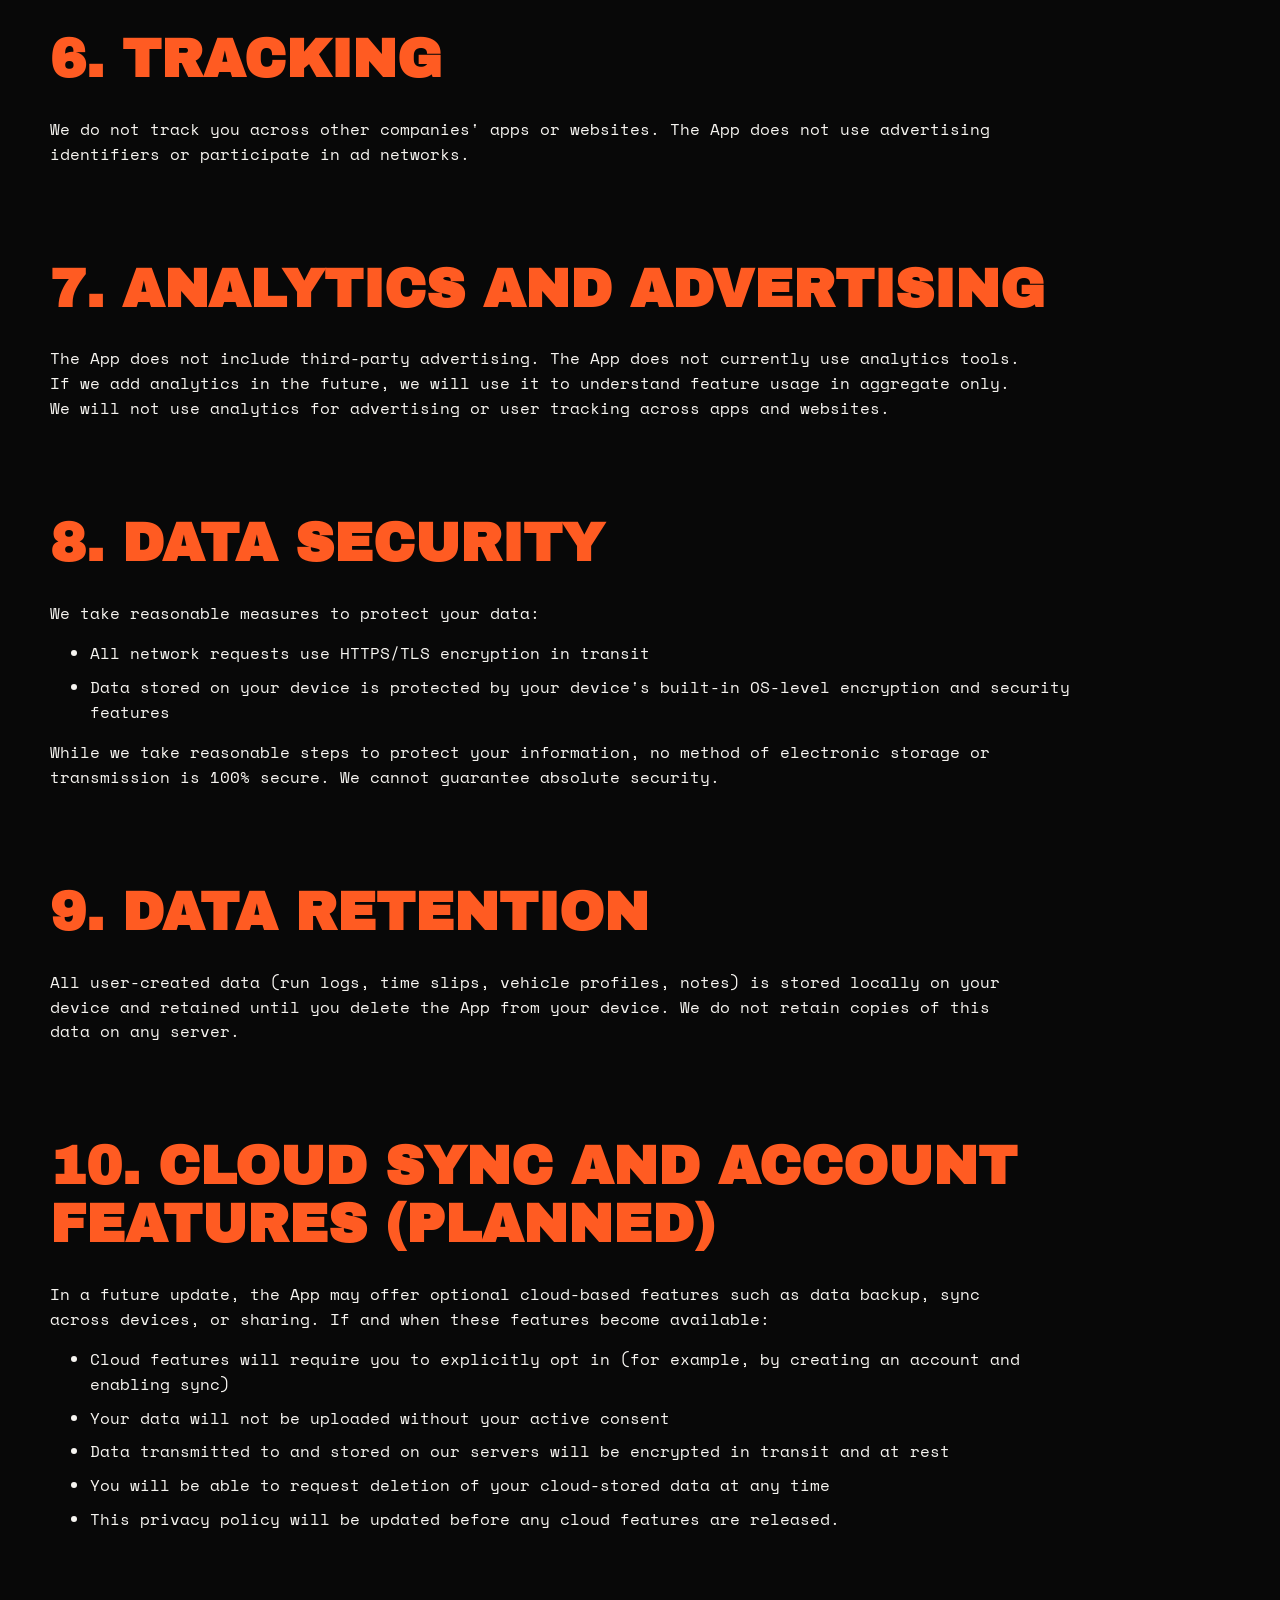
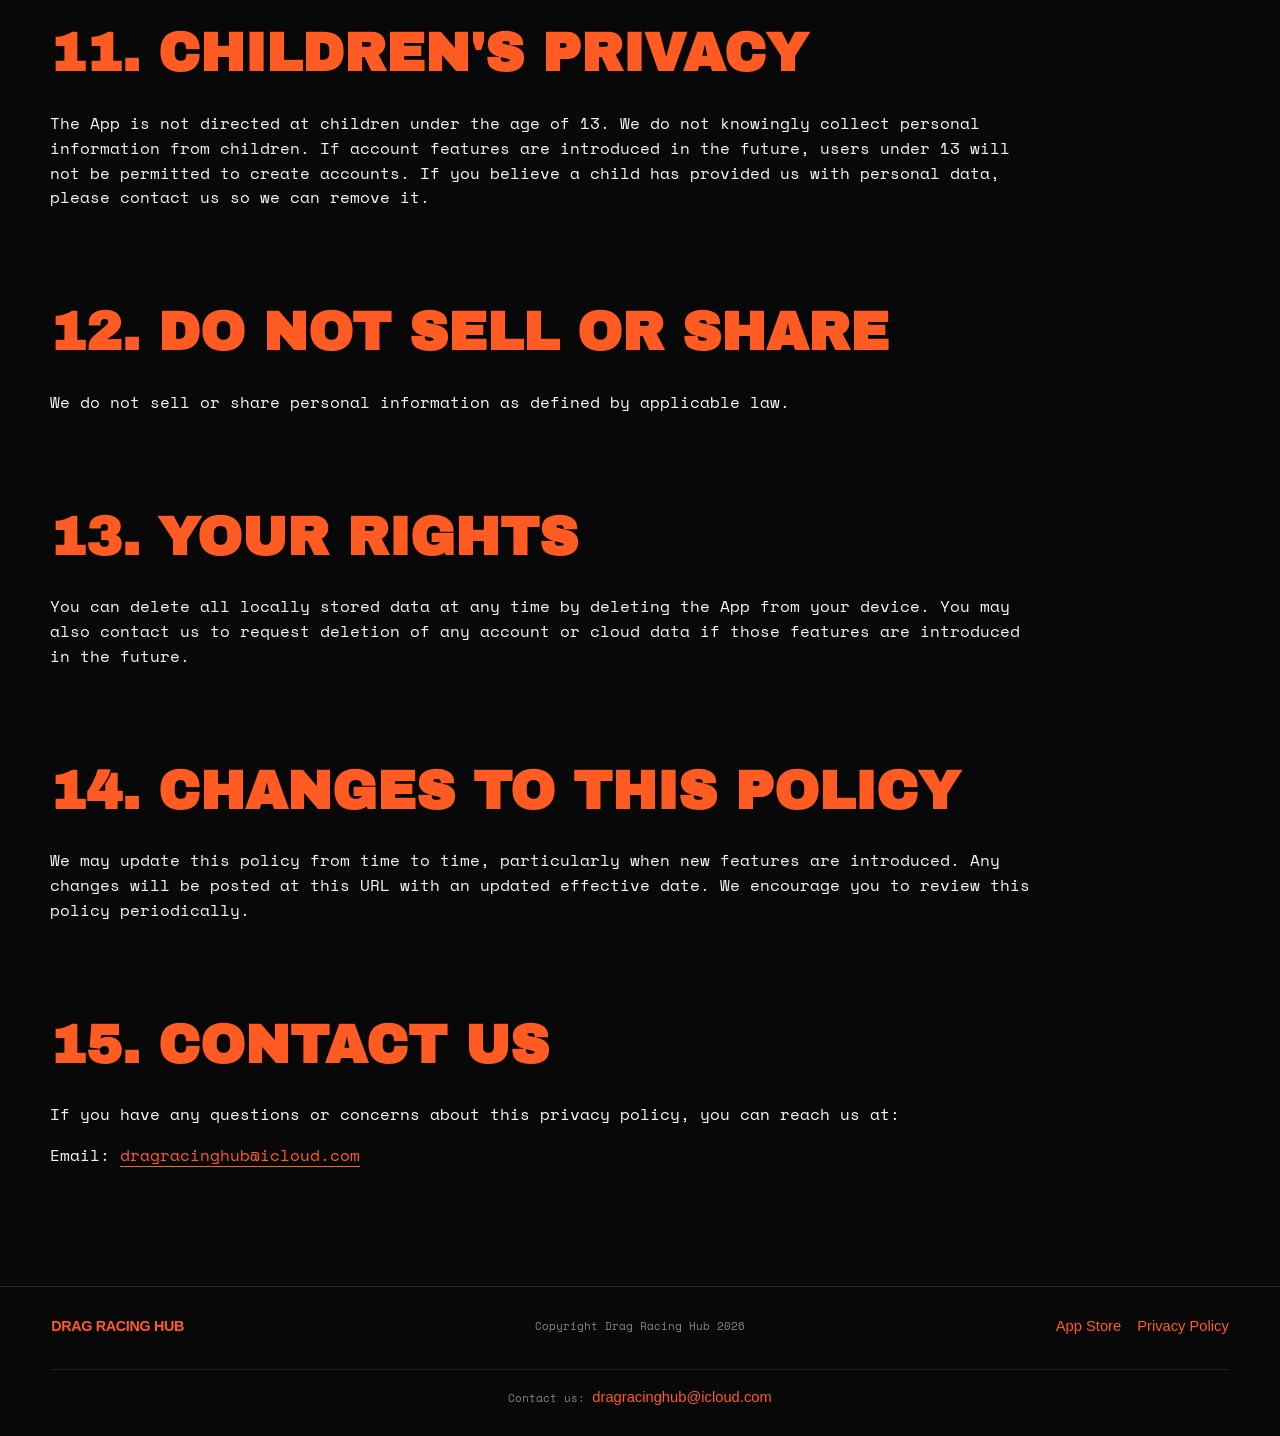
==== commit a3aff68a: "Add live App Store links across site Co-authored-by: Jr Period <robkatzenberger@users.noreply.github" ====
--- a/privacy.html
+++ b/privacy.html
@@ -16,6 +16,7 @@
         <a href="index.html#about">About</a>
         <a href="tree.html">Practice Tree</a>
         <a href="privacy.html" aria-current="page">Privacy</a>
+        <a href="https://apps.apple.com/us/app/drag-racing-hub/id6758586459">App Store</a>
       </nav>
     </header>
 
@@ -153,7 +154,10 @@
     <footer class="site-footer">
       <a class="wordmark" href="index.html">Drag Racing Hub</a>
       <p>Copyright Drag Racing Hub 2026</p>
-      <a href="privacy.html" aria-current="page">Privacy Policy</a>
+      <div class="footer-links">
+        <a href="https://apps.apple.com/us/app/drag-racing-hub/id6758586459">App Store</a>
+        <a href="privacy.html" aria-current="page">Privacy Policy</a>
+      </div>
       <p class="footer-contact">Contact us: <a href="mailto:dragracinghub@icloud.com">dragracinghub@icloud.com</a></p>
     </footer>
   </body>
--- a/styles.css
+++ b/styles.css
@@ -100,6 +100,7 @@
 
 .site-header nav a,
 .site-footer > a:not(.wordmark),
+.footer-links a,
 .footer-contact a {
   color: var(--orange);
   font-family: Arial, Helvetica, sans-serif;
@@ -133,6 +134,24 @@
   height: auto;
   display: block;
   filter: drop-shadow(0 0 1.8rem rgba(255, 91, 34, 0.35));
+}
+
+.app-store-button {
+  margin-top: 2rem;
+  padding: 0.85rem 1.25rem;
+  border: 2px solid var(--orange);
+  background: var(--orange);
+  color: var(--black);
+  font-family: Arial, Helvetica, sans-serif;
+  font-weight: 800;
+  text-decoration: none;
+  text-transform: uppercase;
+}
+
+.app-store-button:hover,
+.app-store-button:focus-visible {
+  background: var(--white);
+  border-color: var(--white);
 }
 
 .down-link {
@@ -369,6 +388,12 @@
   justify-self: end;
 }
 
+.footer-links {
+  display: flex;
+  justify-content: flex-end;
+  gap: 1rem;
+}
+
 .site-footer p {
   margin: 0;
 }
@@ -551,13 +576,11 @@
 
 .practice-actions {
   display: grid;
-  grid-template-columns: 1fr 1fr;
-  gap: 0.75rem;
-  margin-top: auto;
-}
-
-.tree-button,
-.tree-reset {
+  width: min(100%, 22rem);
+  margin-top: 1.5rem;
+}
+
+.tree-button {
   min-height: 3.4rem;
   border: 2px solid var(--orange);
   border-radius: 0;
@@ -565,6 +588,9 @@
   font-weight: 800;
   letter-spacing: 0.04em;
   text-transform: uppercase;
+  touch-action: none;
+  user-select: none;
+  -webkit-user-select: none;
   cursor: pointer;
 }
 
@@ -573,34 +599,16 @@
   color: var(--black);
 }
 
-.tree-button-launch {
-  background: transparent;
-  color: var(--orange);
-}
-
-.tree-reset {
-  grid-column: 1 / -1;
-  min-height: 2.5rem;
-  border: 0;
-  background: transparent;
-  color: var(--muted);
-  font-size: 0.7rem;
-  text-decoration: underline;
-  text-underline-offset: 0.3em;
+.tree-button.is-held {
+  border-color: var(--green);
+  background: #0b2c1c;
+  color: var(--green);
 }
 
 .tree-button:hover:not(:disabled),
-.tree-button:focus-visible,
-.tree-reset:hover,
-.tree-reset:focus-visible {
+.tree-button:focus-visible {
   background: var(--white);
   color: var(--black);
-}
-
-.tree-button:disabled {
-  border-color: #424348;
-  color: #66676c;
-  cursor: not-allowed;
 }
 
 .practice-tree-panel {
@@ -608,8 +616,8 @@
   flex-direction: column;
   align-items: center;
   justify-content: center;
-  min-height: 46rem;
-  padding: clamp(2rem, 5vw, 4rem);
+  min-height: 39rem;
+  padding: clamp(1.5rem, 4vw, 3rem);
   background:
     radial-gradient(circle at center, rgba(255, 91, 34, 0.06), transparent 18rem),
     var(--panel);
@@ -618,8 +626,8 @@
 .practice-tree {
   position: relative;
   display: grid;
-  gap: 0.55rem;
-  padding: 1rem;
+  gap: 0.42rem;
+  padding: 0.75rem;
 }
 
 .practice-tree::after {
@@ -638,14 +646,14 @@
   position: relative;
   z-index: 1;
   display: flex;
-  gap: 2.3rem;
-  padding: 0.18rem 0.65rem;
+  gap: 1.8rem;
+  padding: 0.14rem 0.5rem;
   background: #3b3c40;
   box-shadow: 0 0.2rem 0 #202124;
 }
 
 .tree-lamp {
-  width: clamp(2.8rem, 6vw, 4.2rem);
+  width: clamp(2.35rem, 5vw, 3.5rem);
   aspect-ratio: 1;
   display: block;
   border: 0.28rem solid #111214;
@@ -655,11 +663,11 @@
 }
 
 .tree-lamp.small-lamp {
-  width: clamp(1.7rem, 4vw, 2.45rem);
-  margin-inline: 0.87rem;
-}
-
-.tree-lamp.staged {
+  width: clamp(1.4rem, 3.4vw, 2rem);
+  margin-inline: 0.73rem;
+}
+
+.tree-lamp.small-lamp.is-on {
   background: #f5f0df;
   box-shadow: 0 0 1.2rem rgba(247, 242, 221, 0.55);
 }
@@ -681,7 +689,7 @@
 
 .tree-readout {
   width: min(100%, 22rem);
-  margin-top: 3rem;
+  margin-top: 1rem;
   padding: 0.75rem 1rem 1rem;
   border: 1px solid #245a3b;
   background: #0b2c1c;
@@ -762,12 +770,17 @@
     justify-self: center;
   }
 
+  .footer-links {
+    justify-content: center;
+  }
+
   .footer-contact {
     grid-column: auto;
   }
 
   .practice-tree-panel {
-    min-height: 42rem;
+    min-height: 36rem;
+    order: -1;
   }
 }
 
